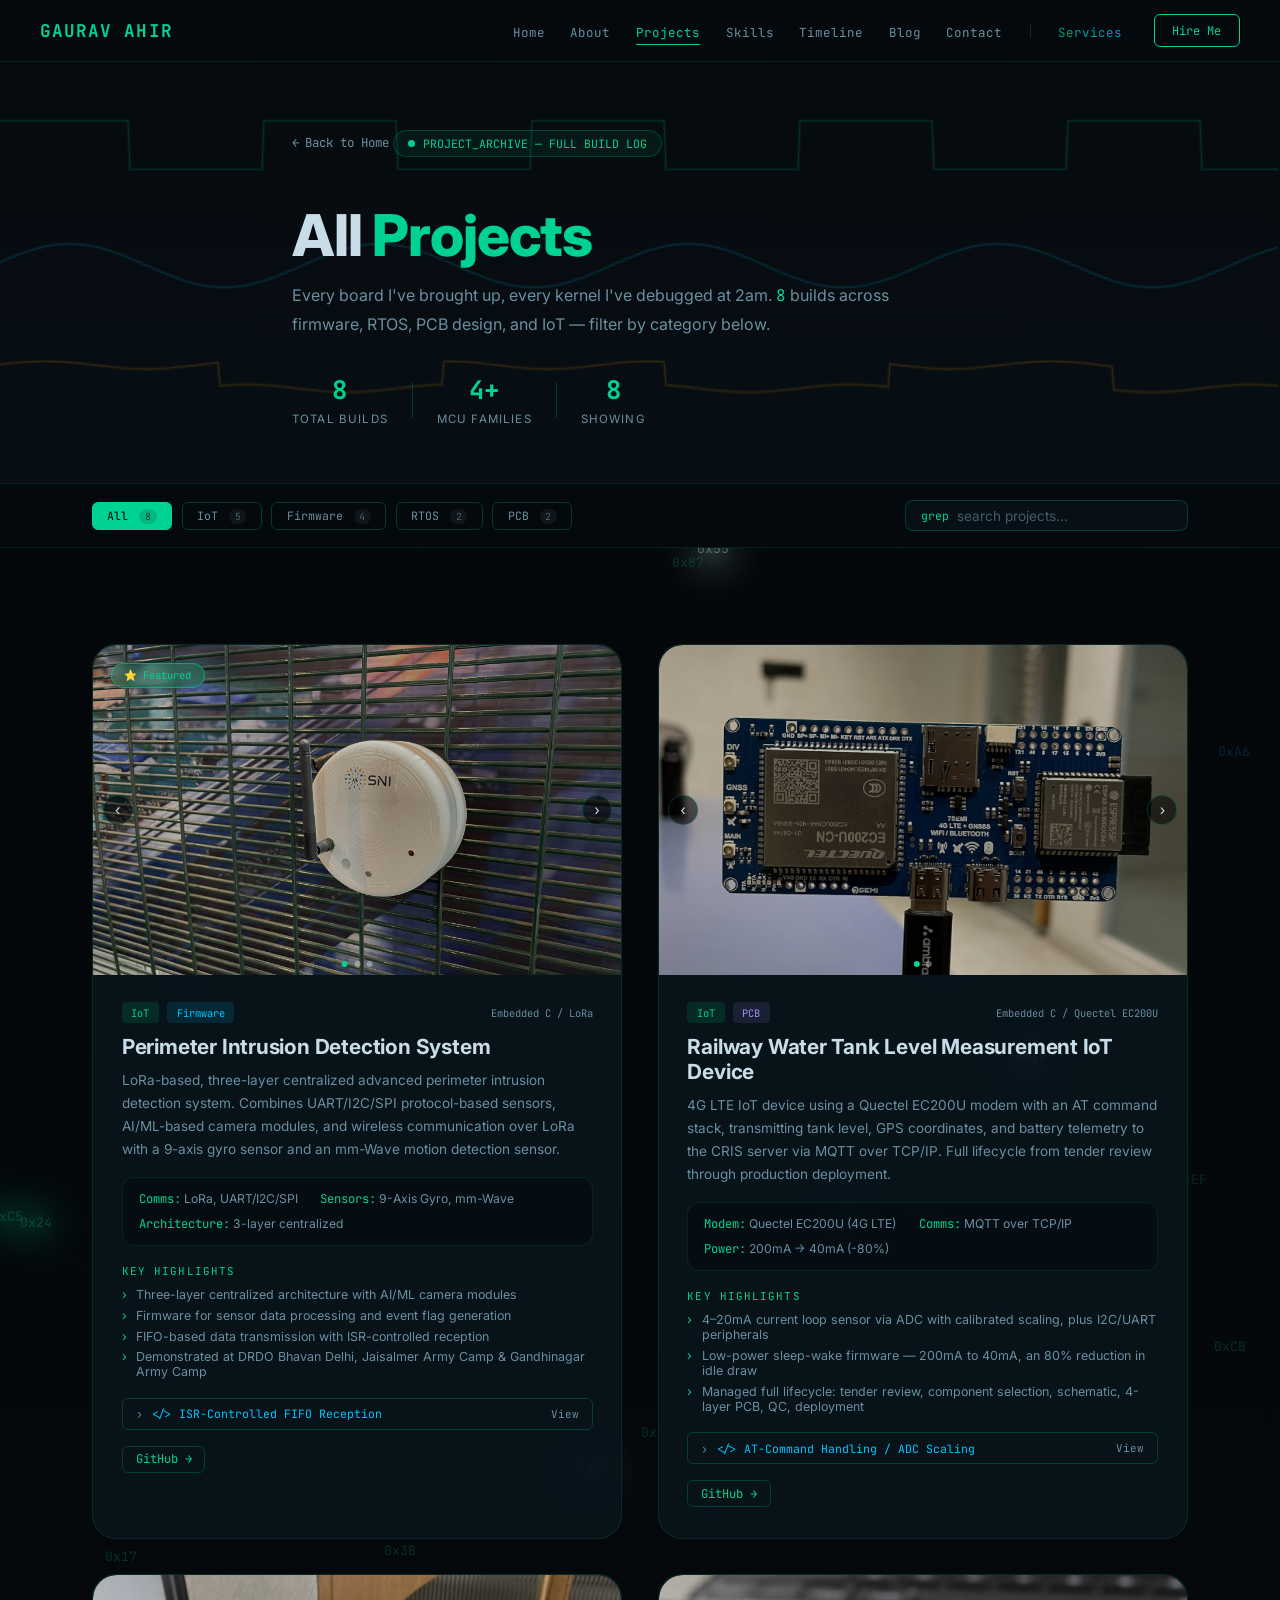
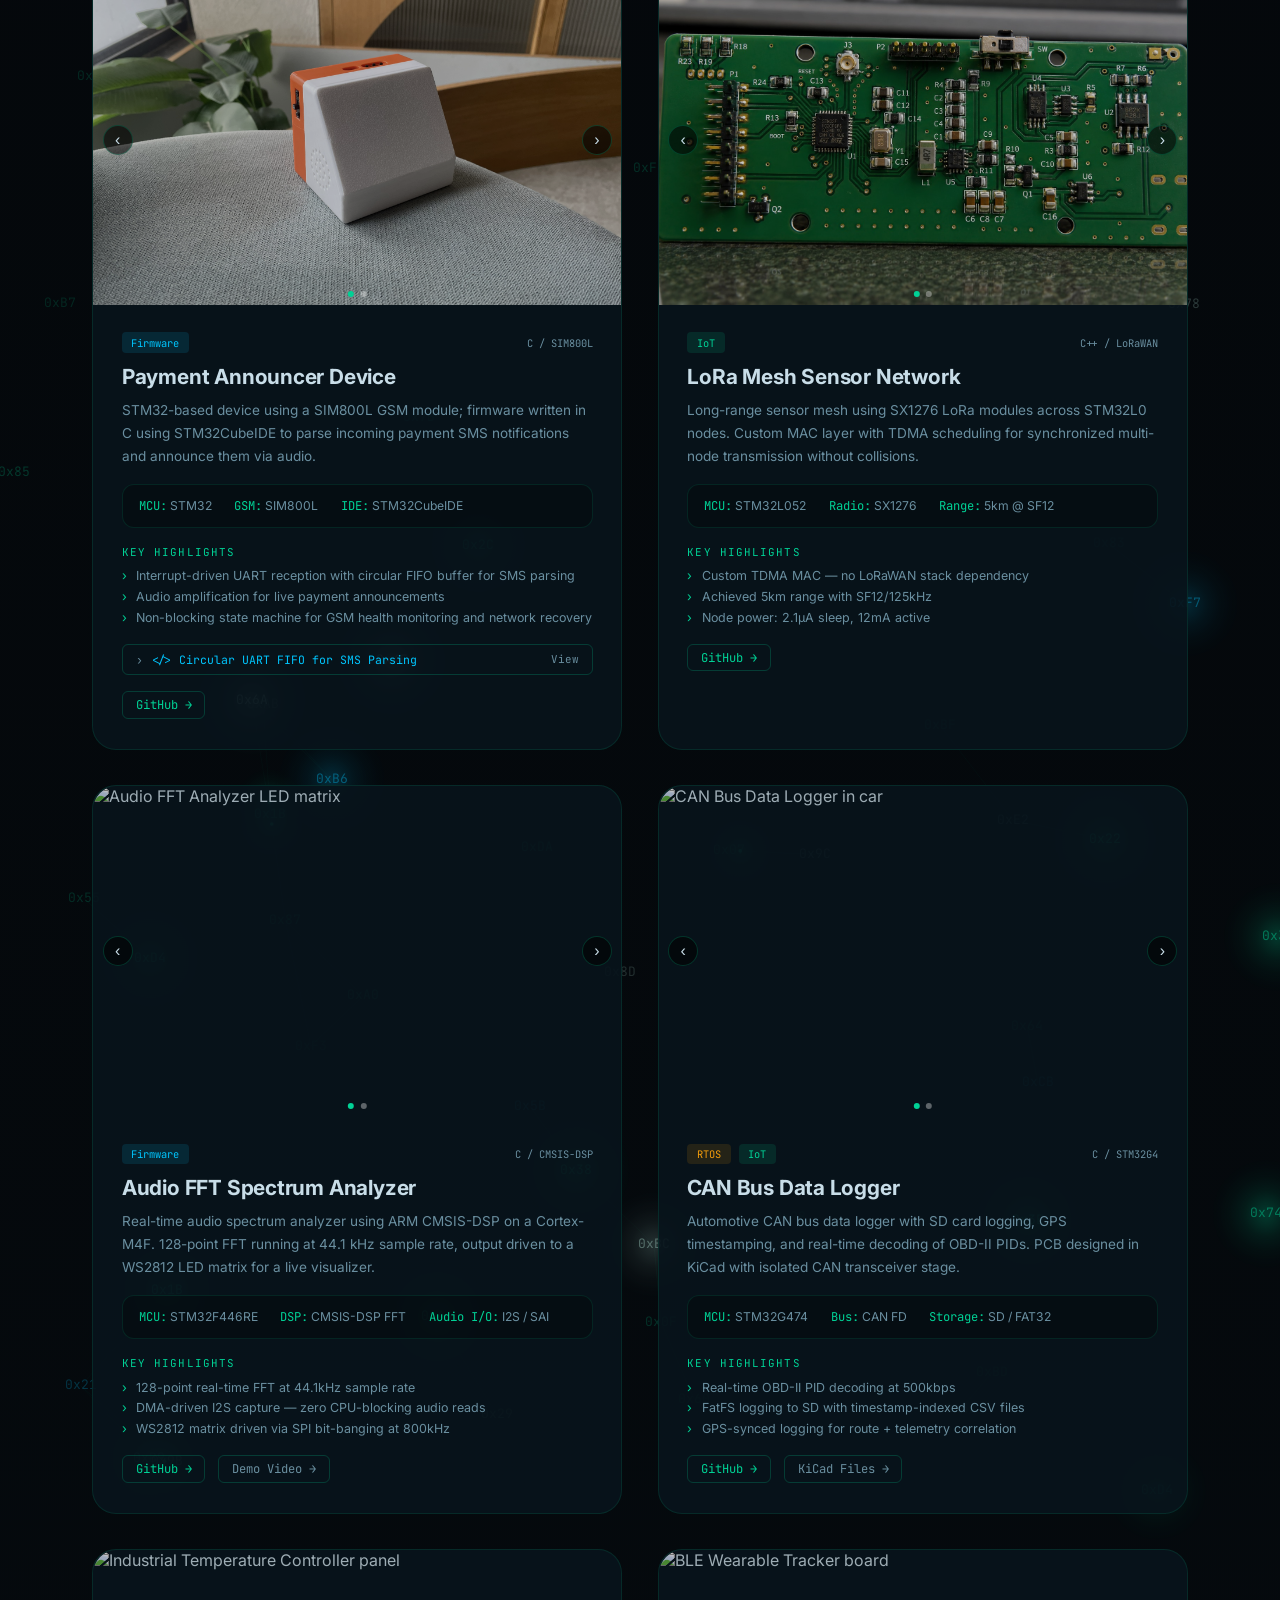
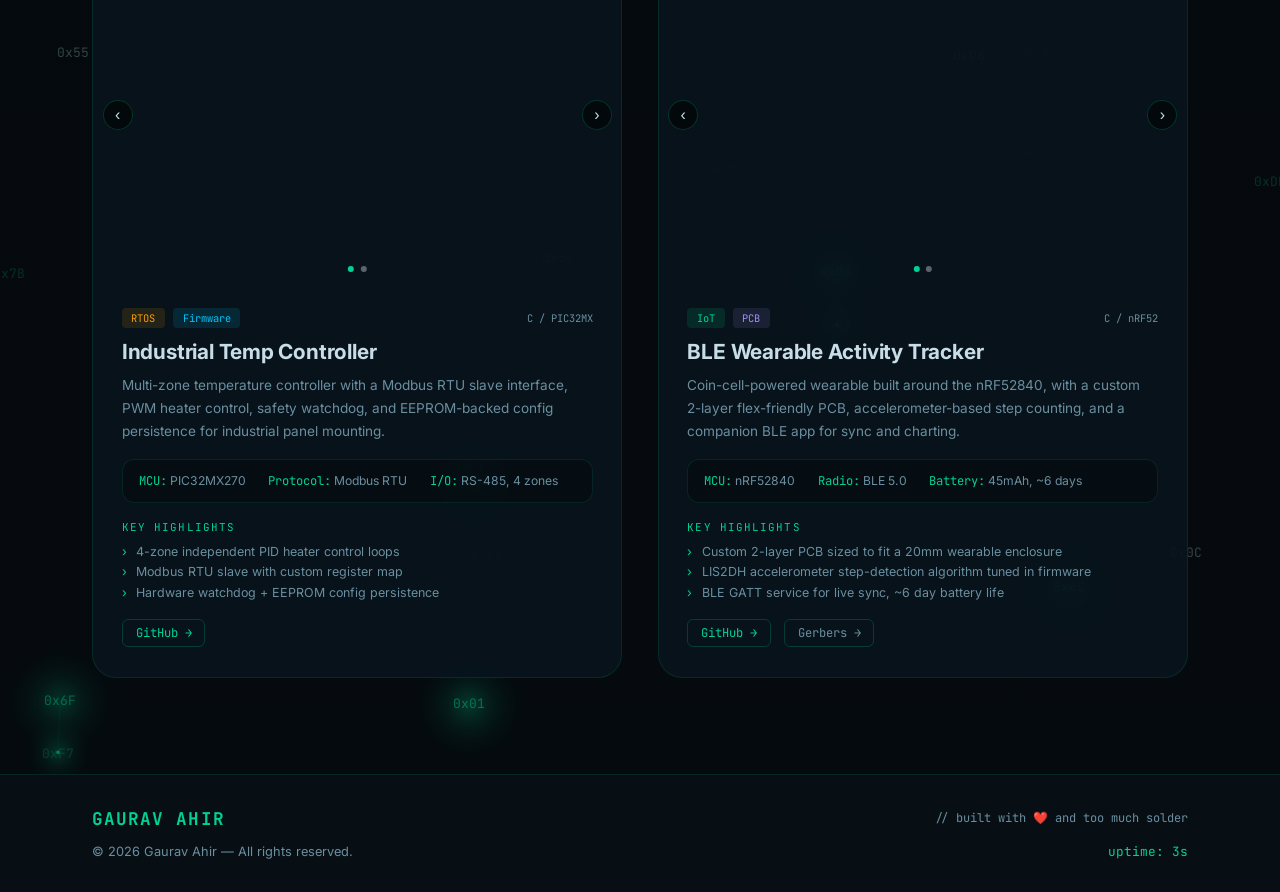
==== projects.html @ cbf7462b "Update projects.html" ====
<!DOCTYPE html>
<html lang="en">
<head>
<meta charset="UTF-8" />
<meta name="viewport" content="width=device-width, initial-scale=1.0" />
<title>Projects | Gaurav Ahir — Embedded Systems Engineer</title>
<meta name="description" content="Full project archive — embedded firmware, RTOS, PCB design, and IoT builds by Gaurav Ahir." />
<link rel="preconnect" href="https://fonts.googleapis.com" />
<link rel="preconnect" href="https://fonts.gstatic.com" crossorigin />
<link href="https://fonts.googleapis.com/css2?family=JetBrains+Mono:wght@300;400;500;700&family=Inter:wght@300;400;500;600;700&display=swap" rel="stylesheet" />
<link rel="stylesheet" href="css/style.css" />
<link rel="stylesheet" href="css/projects.css" />
</head>
<body>

<!-- ── GLOBAL PARTICLE FIELD ── -->
<canvas id="particle-field"></canvas>

<!-- ═══════════════════════════════════════════ NAV ═══ -->
<nav class="nav" id="nav">
  <a href="index.html" class="nav-logo" style="text-decoration:none;">
    <span class="logo-name">GAURAV AHIR</span>
  </a>
  <ul class="nav-links">
    <li><a href="index.html#hero"     class="nav-link">Home</a></li>
    <li><a href="index.html#about"    class="nav-link">About</a></li>
    <li><a href="projects.html" class="nav-link active">Projects</a></li>
    <li><a href="index.html#skills"   class="nav-link">Skills</a></li>
    <li><a href="index.html#timeline" class="nav-link">Timeline</a></li>
    <li><a href="index.html#blog"     class="nav-link">Blog</a></li>
    <li><a href="index.html#contact"  class="nav-link">Contact</a></li>
    <li class="nav-sep"></li>
    <li><a href="services.html" class="nav-link nav-link-sub">Services</a></li>
  </ul>
  <a href="index.html#contact" class="nav-cta">Hire Me</a>
  <button class="nav-hamburger" id="hamburger" aria-label="Toggle menu">
    <span></span><span></span><span></span>
  </button>
</nav>

<!-- ══════════════════════════════════════════ PAGE HERO ═══ -->
<section class="pp-hero" id="pp-hero">
  <canvas id="pp-osc" class="pp-osc-canvas"></canvas>
  <div class="pp-hero-scanlines"></div>
  <div class="container pp-hero-content">
    <a href="index.html" class="pp-back">
      <span class="pp-back-arrow">←</span> Back to Home
    </a>
    <div class="hero-badge">
      <span class="badge-dot"></span>
      <span class="mono">PROJECT_ARCHIVE — FULL BUILD LOG</span>
    </div>
    <h1 class="pp-title">All <span class="accent">Projects</span></h1>
    <p class="pp-sub">Every board I've brought up, every kernel I've debugged at 2am. <span class="mono accent">8</span> builds across firmware, RTOS, PCB design, and IoT — filter by category below.</p>

    <div class="pp-stats">
      <div class="stat">
        <span class="stat-num" id="pp-stat-total">8</span>
        <span class="stat-label">Total Builds</span>
      </div>
      <div class="stat-divider"></div>
      <div class="stat">
        <span class="stat-num">4+</span>
        <span class="stat-label">MCU Families</span>
      </div>
      <div class="stat-divider"></div>
      <div class="stat">
        <span class="stat-num" id="pp-stat-shown">8</span>
        <span class="stat-label">Showing</span>
      </div>
    </div>
  </div>
</section>

<!-- ══════════════════════════════════════════ FILTERS ═══ -->
<section class="pp-filter-bar">
  <div class="container">
    <div class="proj-filter pp-filter">
      <button class="filter-btn active" data-filter="all">All <span class="fcount">8</span></button>
      <button class="filter-btn" data-filter="iot">IoT <span class="fcount">5</span></button>
      <button class="filter-btn" data-filter="firmware">Firmware <span class="fcount">4</span></button>
      <button class="filter-btn" data-filter="rtos">RTOS <span class="fcount">2</span></button>
      <button class="filter-btn" data-filter="pcb">PCB <span class="fcount">2</span></button>
    </div>
    <div class="pp-search-wrap">
      <span class="pp-search-icon mono">grep</span>
      <input type="text" id="pp-search" class="pp-search" placeholder="search projects..." autocomplete="off" />
    </div>
  </div>
</section>

<!-- ══════════════════════════════════════════ PROJECTS LIST ═══ -->
<!-- pp-bg-canvas injected by JS -->
<section class="section pp-list-section" id="pp-list">
  <div class="container">

    <div class="pp-grid" id="pp-grid">

      <!-- PROJECT 1 -->
      <article class="pp-card" data-category="iot firmware pcb" data-search="perimeter intrusion detection system lora ai ml camera gyro mmwave drdo">
        <div class="pp-badge">⭐ Featured</div>
        <div class="pp-slider" id="pp-slider-1">
          <div class="pp-slider-track" id="pp-track-1">
            <div class="pp-slide"><img src="projectimage/Perimeter_intrusion_detection_system/pids1.jpg" alt="Perimeter Intrusion Detection System - Board" loading="lazy" /></div>
            <div class="pp-slide"><img src="projectimage/Perimeter_intrusion_detection_system/pids2.jpg" alt="Perimeter Intrusion Detection System - Board" loading="lazy" /></div>
            <div class="pp-slide"><img src="projectimage/Perimeter_intrusion_detection_system/pids3.jpg" alt="Perimeter Intrusion Detection System - Board" loading="lazy" /></div>
            <div class="pp-slide"><img src="projectimage/Perimeter_intrusion_detection_system/pids3.jpg" alt="Perimeter Intrusion Detection System - Board" loading="lazy" /></div>
          </div>
          <button class="slide-btn prev" onclick="ppSlide('pp-track-1','pp-dots-1',-1)">&#8249;</button>
          <button class="slide-btn next" onclick="ppSlide('pp-track-1','pp-dots-1',1)">&#8250;</button>
          <div class="slide-dots" id="pp-dots-1">
            <span class="dot active"></span><span class="dot"></span><span class="dot"></span>
          </div>
        </div>
        <div class="pp-info">
          <div class="proj-meta">
            <span class="proj-tag iot">IoT</span>
            <span class="proj-tag firmware">Firmware</span>
            <span class="proj-lang">Embedded C / LoRa</span>
          </div>
          <h3 class="pp-card-title">Perimeter Intrusion Detection System</h3>
          <p class="proj-desc">LoRa-based, three-layer centralized advanced perimeter intrusion detection system. Combines UART/I2C/SPI protocol-based sensors, AI/ML-based camera modules, and wireless communication over LoRa with a 9-axis gyro sensor and an mm-Wave motion detection sensor.</p>
          <div class="pp-specs">
            <span class="spec"><span class="mono accent">Comms:</span> LoRa, UART/I2C/SPI</span>
            <span class="spec"><span class="mono accent">Sensors:</span> 9-Axis Gyro, mm-Wave</span>
            <span class="spec"><span class="mono accent">Architecture:</span> 3-layer centralized</span>
          </div>
          <div class="proj-keypoints">
            <div class="kp-title">Key Highlights</div>
            <ul class="kp-list">
              <li>Three-layer centralized architecture with AI/ML camera modules</li>
              <li>Firmware for sensor data processing and event flag generation</li>
              <li>FIFO-based data transmission with ISR-controlled reception</li>
              <li>Demonstrated at DRDO Bhavan Delhi, Jaisalmer Army Camp &amp; Gandhinagar Army Camp</li>
            </ul>
          </div>
          <div class="proj-code">
            <button class="code-toggle" onclick="toggleCode('code-1', this)">
              <span class="ct-icon">›</span>
              <span class="ct-label">&lt;/&gt; ISR-Controlled FIFO Reception</span>
              <span class="ct-hint">View</span>
            </button>
            <div class="code-panel" id="code-1">
              <div class="code-block">
                <span class="placeholder-tag">⚠ placeholder — real snippet pending</span>
                <pre><code>// TODO: replace with the real ISR-controlled FIFO
// reception logic from the Perimeter Intrusion
// Detection System firmware.</code></pre>
              </div>
            </div>
          </div>
          <div class="proj-links">
            <a href="#" class="proj-link">GitHub →</a>
          </div>
        </div>
      </article>

      <!-- PROJECT 2 -->
      <article class="pp-card" data-category="iot pcb" data-search="railway water tank level measurement iot quectel ec200u 4g lte mqtt cris">
        <div class="pp-slider" id="pp-slider-2">
          <div class="pp-slider-track" id="pp-track-2">
            <div class="pp-slide"><img src="projectimage/Railway_Water_Tank_Level_Measurement/railway1.jpg" loading="lazy" /></div>
            <div class="pp-slide"><img src="projectimage/Railway_Water_Tank_Level_Measurement/railway1.jpg" alt="Railway Water Tank IoT Device - PCB" loading="lazy" /></div>
          </div>
          <button class="slide-btn prev" onclick="ppSlide('pp-track-2','pp-dots-2',-1)">&#8249;</button>
          <button class="slide-btn next" onclick="ppSlide('pp-track-2','pp-dots-2',1)">&#8250;</button>
          <div class="slide-dots" id="pp-dots-2">
            <span class="dot active"></span><span class="dot"></span>
          </div>
        </div>
        <div class="pp-info">
          <div class="proj-meta">
            <span class="proj-tag iot">IoT</span>
            <span class="proj-tag pcb">PCB</span>
            <span class="proj-lang">Embedded C / Quectel EC200U</span>
          </div>
          <h3 class="pp-card-title">Railway Water Tank Level Measurement IoT Device</h3>
          <p class="proj-desc">4G LTE IoT device using a Quectel EC200U modem with an AT command stack, transmitting tank level, GPS coordinates, and battery telemetry to the CRIS server via MQTT over TCP/IP. Full lifecycle from tender review through production deployment.</p>
          <div class="pp-specs">
            <span class="spec"><span class="mono accent">Modem:</span> Quectel EC200U (4G LTE)</span>
            <span class="spec"><span class="mono accent">Comms:</span> MQTT over TCP/IP</span>
            <span class="spec"><span class="mono accent">Power:</span> 200mA → 40mA (-80%)</span>
          </div>
          <div class="proj-keypoints">
            <div class="kp-title">Key Highlights</div>
            <ul class="kp-list">
              <li>4–20mA current loop sensor via ADC with calibrated scaling, plus I2C/UART peripherals</li>
              <li>Low-power sleep-wake firmware — 200mA to 40mA, an 80% reduction in idle draw</li>
              <li>Managed full lifecycle: tender review, component selection, schematic, 4-layer PCB, QC, deployment</li>
            </ul>
          </div>
          <div class="proj-code">
            <button class="code-toggle" onclick="toggleCode('code-2', this)">
              <span class="ct-icon">›</span>
              <span class="ct-label">&lt;/&gt; AT-Command Handling / ADC Scaling</span>
              <span class="ct-hint">View</span>
            </button>
            <div class="code-panel" id="code-2">
              <div class="code-block">
                <span class="placeholder-tag">⚠ placeholder — real snippet pending</span>
                <pre><code>// TODO: replace with the real Quectel EC200U
// AT-command handling, or the 4-20mA ADC scaling/
// calibration logic, from this project's firmware.</code></pre>
              </div>
            </div>
          </div>
          <div class="proj-links">
            <a href="#" class="proj-link">GitHub →</a>
          </div>
        </div>
      </article>

      <!-- PROJECT 3 -->
      <article class="pp-card" data-category="firmware" data-search="payment announcer device stm32 sim800l gsm sms fifo">
        <div class="pp-slider" id="pp-slider-3">
          <div class="pp-slider-track" id="pp-track-3">
            <div class="pp-slide"><img src="projectimage/Payment_Announcer_Device/sb1.jpg" alt="Payment Announcer Device" loading="lazy" /></div>
            <div class="pp-slide"><img src="projectimage/Payment_Announcer_Device/sb2.jpg" alt="Payment Announcer Device" loading="lazy" /></div>
            <div class="pp-slide"><img src="projectimage/Payment_Announcer_Device/sb3.jpg" alt="Payment Announcer Device" loading="lazy" /></div>
            <div class="pp-slide"><img src="projectimage/Payment_Announcer_Device/sb4.jpg" alt="Payment Announcer Device" loading="lazy" /></div>
          </div>
          <button class="slide-btn prev" onclick="ppSlide('pp-track-3','pp-dots-3',-1)">&#8249;</button>
          <button class="slide-btn next" onclick="ppSlide('pp-track-3','pp-dots-3',1)">&#8250;</button>
          <div class="slide-dots" id="pp-dots-3">
            <span class="dot active"></span><span class="dot"></span>
          </div>
        </div>
        <div class="pp-info">
          <div class="proj-meta">
            <span class="proj-tag firmware">Firmware</span>
            <span class="proj-lang">C / SIM800L</span>
          </div>
          <h3 class="pp-card-title">Payment Announcer Device</h3>
          <p class="proj-desc">STM32-based device using a SIM800L GSM module; firmware written in C using STM32CubeIDE to parse incoming payment SMS notifications and announce them via audio.</p>
          <div class="pp-specs">
            <span class="spec"><span class="mono accent">MCU:</span> STM32</span>
            <span class="spec"><span class="mono accent">GSM:</span> SIM800L</span>
            <span class="spec"><span class="mono accent">IDE:</span> STM32CubeIDE</span>
          </div>
          <div class="proj-keypoints">
            <div class="kp-title">Key Highlights</div>
            <ul class="kp-list">
              <li>Interrupt-driven UART reception with circular FIFO buffer for SMS parsing</li>
              <li>Audio amplification for live payment announcements</li>
              <li>Non-blocking state machine for GSM health monitoring and network recovery</li>
            </ul>
          </div>
          <div class="proj-code">
            <button class="code-toggle" onclick="toggleCode('code-3', this)">
              <span class="ct-icon">›</span>
              <span class="ct-label">&lt;/&gt; Circular UART FIFO for SMS Parsing</span>
              <span class="ct-hint">View</span>
            </button>
            <div class="code-panel" id="code-3">
              <div class="code-block">
                <span class="placeholder-tag">⚠ placeholder — real snippet pending</span>
                <pre><code>// TODO: replace with the real interrupt-driven UART
// circular FIFO buffer logic used for SMS parsing
// in the Payment Announcer Device firmware.</code></pre>
              </div>
            </div>
          </div>
          <div class="proj-links">
            <a href="#" class="proj-link">GitHub →</a>
          </div>
        </div>
      </article>

      <!-- PROJECT 4 -->
      <article class="pp-card" data-category="iot" data-search="lora mesh sensor network sx1276 stm32l0 tdma">
        <div class="pp-slider" id="pp-slider-4">
          <div class="pp-slider-track" id="pp-track-4">
            <div class="pp-slide"><img src="projectimage/Put_To_Light/puttolight1.jpg" alt="LoRa Gateway" loading="lazy" /></div>
            <div class="pp-slide"><img src="projectimage/Put_To_Light/puttolight2.jpg" alt="LoRa Gateway" loading="lazy" /></div>
            <div class="pp-slide"><img src="projectimage/Put_To_Light/puttolight3.jpg" alt="LoRa Gateway" loading="lazy" /></div>
            <div class="pp-slide"><img src="projectimage/Put_To_Light/puttolight4.jpg" alt="LoRa Gateway" loading="lazy" /></div>
            <div class="pp-slide"><img src="projectimage/Put_To_Light/puttolight5.jpg" alt="LoRa Gateway" loading="lazy" /></div>

          </div>
          <button class="slide-btn prev" onclick="ppSlide('pp-track-4','pp-dots-4',-1)">&#8249;</button>
          <button class="slide-btn next" onclick="ppSlide('pp-track-4','pp-dots-4',1)">&#8250;</button>
          <div class="slide-dots" id="pp-dots-4">
            <span class="dot active"></span><span class="dot"></span>
          </div>
        </div>
        <div class="pp-info">
          <div class="proj-meta">
            <span class="proj-tag iot">IoT</span>
            <span class="proj-lang">C++ / LoRaWAN</span>
          </div>
          <h3 class="pp-card-title">LoRa Mesh Sensor Network</h3>
          <p class="proj-desc">Long-range sensor mesh using SX1276 LoRa modules across STM32L0 nodes. Custom MAC layer with TDMA scheduling for synchronized multi-node transmission without collisions.</p>
          <div class="pp-specs">
            <span class="spec"><span class="mono accent">MCU:</span> STM32L052</span>
            <span class="spec"><span class="mono accent">Radio:</span> SX1276</span>
            <span class="spec"><span class="mono accent">Range:</span> 5km @ SF12</span>
          </div>
          <div class="proj-keypoints">
            <div class="kp-title">Key Highlights</div>
            <ul class="kp-list">
              <li>Custom TDMA MAC — no LoRaWAN stack dependency</li>
              <li>Achieved 5km range with SF12/125kHz</li>
              <li>Node power: 2.1μA sleep, 12mA active</li>
            </ul>
          </div>
          <div class="proj-links">
            <a href="#" class="proj-link">GitHub →</a>
          </div>
        </div>
      </article>

      <!-- PROJECT 5 -->
      <article class="pp-card" data-category="firmware" data-search="audio fft analyzer cmsis-dsp arm cortex-m4 spectrum">
        <div class="pp-slider" id="pp-slider-5">
          <div class="pp-slider-track" id="pp-track-5">
            <div class="pp-slide"><img src="https://images.unsplash.com/photo-1517245386807-bb43f82c33c4?w=900&q=80" alt="Audio FFT Analyzer LED matrix" loading="lazy" /></div>
            <div class="pp-slide"><img src="https://images.unsplash.com/photo-1598550476439-6847785fcea6?w=900&q=80" alt="Audio FFT Analyzer board" loading="lazy" /></div>
          </div>
          <button class="slide-btn prev" onclick="ppSlide('pp-track-5','pp-dots-5',-1)">&#8249;</button>
          <button class="slide-btn next" onclick="ppSlide('pp-track-5','pp-dots-5',1)">&#8250;</button>
          <div class="slide-dots" id="pp-dots-5">
            <span class="dot active"></span><span class="dot"></span>
          </div>
        </div>
        <div class="pp-info">
          <div class="proj-meta">
            <span class="proj-tag firmware">Firmware</span>
            <span class="proj-lang">C / CMSIS-DSP</span>
          </div>
          <h3 class="pp-card-title">Audio FFT Spectrum Analyzer</h3>
          <p class="proj-desc">Real-time audio spectrum analyzer using ARM CMSIS-DSP on a Cortex-M4F. 128-point FFT running at 44.1 kHz sample rate, output driven to a WS2812 LED matrix for a live visualizer.</p>
          <div class="pp-specs">
            <span class="spec"><span class="mono accent">MCU:</span> STM32F446RE</span>
            <span class="spec"><span class="mono accent">DSP:</span> CMSIS-DSP FFT</span>
            <span class="spec"><span class="mono accent">Audio I/O:</span> I2S / SAI</span>
          </div>
          <div class="proj-keypoints">
            <div class="kp-title">Key Highlights</div>
            <ul class="kp-list">
              <li>128-point real-time FFT at 44.1kHz sample rate</li>
              <li>DMA-driven I2S capture — zero CPU-blocking audio reads</li>
              <li>WS2812 matrix driven via SPI bit-banging at 800kHz</li>
            </ul>
          </div>
          <div class="proj-links">
            <a href="#" class="proj-link">GitHub →</a>
            <a href="#" class="proj-link ghost">Demo Video →</a>
          </div>
        </div>
      </article>

      <!-- PROJECT 6 -->
      <article class="pp-card" data-category="iot rtos" data-search="can bus data logger automotive obd-ii stm32g4 sd card">
        <div class="pp-slider" id="pp-slider-6">
          <div class="pp-slider-track" id="pp-track-6">
            <div class="pp-slide"><img src="https://images.unsplash.com/photo-1503376780353-7e6692767b70?w=900&q=80" alt="CAN Bus Data Logger in car" loading="lazy" /></div>
            <div class="pp-slide"><img src="https://images.unsplash.com/photo-1486684228390-9c4d3fb74e4c?w=900&q=80" alt="CAN Bus Data Logger circuit" loading="lazy" /></div>
          </div>
          <button class="slide-btn prev" onclick="ppSlide('pp-track-6','pp-dots-6',-1)">&#8249;</button>
          <button class="slide-btn next" onclick="ppSlide('pp-track-6','pp-dots-6',1)">&#8250;</button>
          <div class="slide-dots" id="pp-dots-6">
            <span class="dot active"></span><span class="dot"></span>
          </div>
        </div>
        <div class="pp-info">
          <div class="proj-meta">
            <span class="proj-tag rtos">RTOS</span>
            <span class="proj-tag iot">IoT</span>
            <span class="proj-lang">C / STM32G4</span>
          </div>
          <h3 class="pp-card-title">CAN Bus Data Logger</h3>
          <p class="proj-desc">Automotive CAN bus data logger with SD card logging, GPS timestamping, and real-time decoding of OBD-II PIDs. PCB designed in KiCad with isolated CAN transceiver stage.</p>
          <div class="pp-specs">
            <span class="spec"><span class="mono accent">MCU:</span> STM32G474</span>
            <span class="spec"><span class="mono accent">Bus:</span> CAN FD</span>
            <span class="spec"><span class="mono accent">Storage:</span> SD / FAT32</span>
          </div>
          <div class="proj-keypoints">
            <div class="kp-title">Key Highlights</div>
            <ul class="kp-list">
              <li>Real-time OBD-II PID decoding at 500kbps</li>
              <li>FatFS logging to SD with timestamp-indexed CSV files</li>
              <li>GPS-synced logging for route + telemetry correlation</li>
            </ul>
          </div>
          <div class="proj-links">
            <a href="#" class="proj-link">GitHub →</a>
            <a href="#" class="proj-link ghost">KiCad Files →</a>
          </div>
        </div>
      </article>

      <!-- PROJECT 7 -->
      <article class="pp-card" data-category="rtos firmware" data-search="industrial temperature controller modbus rtu rs-485 pic32">
        <div class="pp-slider" id="pp-slider-7">
          <div class="pp-slider-track" id="pp-track-7">
            <div class="pp-slide"><img src="https://images.unsplash.com/photo-1581092160562-40aa08e78837?w=900&q=80" alt="Industrial Temperature Controller panel" loading="lazy" /></div>
            <div class="pp-slide"><img src="https://images.unsplash.com/photo-1581092918056-0c4c3acd3789?w=900&q=80" alt="Industrial Temperature Controller wiring" loading="lazy" /></div>
          </div>
          <button class="slide-btn prev" onclick="ppSlide('pp-track-7','pp-dots-7',-1)">&#8249;</button>
          <button class="slide-btn next" onclick="ppSlide('pp-track-7','pp-dots-7',1)">&#8250;</button>
          <div class="slide-dots" id="pp-dots-7">
            <span class="dot active"></span><span class="dot"></span>
          </div>
        </div>
        <div class="pp-info">
          <div class="proj-meta">
            <span class="proj-tag rtos">RTOS</span>
            <span class="proj-tag firmware">Firmware</span>
            <span class="proj-lang">C / PIC32MX</span>
          </div>
          <h3 class="pp-card-title">Industrial Temp Controller</h3>
          <p class="proj-desc">Multi-zone temperature controller with a Modbus RTU slave interface, PWM heater control, safety watchdog, and EEPROM-backed config persistence for industrial panel mounting.</p>
          <div class="pp-specs">
            <span class="spec"><span class="mono accent">MCU:</span> PIC32MX270</span>
            <span class="spec"><span class="mono accent">Protocol:</span> Modbus RTU</span>
            <span class="spec"><span class="mono accent">I/O:</span> RS-485, 4 zones</span>
          </div>
          <div class="proj-keypoints">
            <div class="kp-title">Key Highlights</div>
            <ul class="kp-list">
              <li>4-zone independent PID heater control loops</li>
              <li>Modbus RTU slave with custom register map</li>
              <li>Hardware watchdog + EEPROM config persistence</li>
            </ul>
          </div>
          <div class="proj-links">
            <a href="#" class="proj-link">GitHub →</a>
          </div>
        </div>
      </article>

      <!-- PROJECT 8 -->
      <article class="pp-card" data-category="iot pcb" data-search="ble fitness tracker nrf52840 pcb wearable battery">
        <div class="pp-slider" id="pp-slider-8">
          <div class="pp-slider-track" id="pp-track-8">
            <div class="pp-slide"><img src="https://images.unsplash.com/photo-1557438159-51eec7a6c9e8?w=900&q=80" alt="BLE Wearable Tracker board" loading="lazy" /></div>
            <div class="pp-slide"><img src="https://images.unsplash.com/photo-1576243345690-4e4b79b63288?w=900&q=80" alt="BLE Wearable Tracker assembled" loading="lazy" /></div>
          </div>
          <button class="slide-btn prev" onclick="ppSlide('pp-track-8','pp-dots-8',-1)">&#8249;</button>
          <button class="slide-btn next" onclick="ppSlide('pp-track-8','pp-dots-8',1)">&#8250;</button>
          <div class="slide-dots" id="pp-dots-8">
            <span class="dot active"></span><span class="dot"></span>
          </div>
        </div>
        <div class="pp-info">
          <div class="proj-meta">
            <span class="proj-tag iot">IoT</span>
            <span class="proj-tag pcb">PCB</span>
            <span class="proj-lang">C / nRF52</span>
          </div>
          <h3 class="pp-card-title">BLE Wearable Activity Tracker</h3>
          <p class="proj-desc">Coin-cell-powered wearable built around the nRF52840, with a custom 2-layer flex-friendly PCB, accelerometer-based step counting, and a companion BLE app for sync and charting.</p>
          <div class="pp-specs">
            <span class="spec"><span class="mono accent">MCU:</span> nRF52840</span>
            <span class="spec"><span class="mono accent">Radio:</span> BLE 5.0</span>
            <span class="spec"><span class="mono accent">Battery:</span> 45mAh, ~6 days</span>
          </div>
          <div class="proj-keypoints">
            <div class="kp-title">Key Highlights</div>
            <ul class="kp-list">
              <li>Custom 2-layer PCB sized to fit a 20mm wearable enclosure</li>
              <li>LIS2DH accelerometer step-detection algorithm tuned in firmware</li>
              <li>BLE GATT service for live sync, ~6 day battery life</li>
            </ul>
          </div>
          <div class="proj-links">
            <a href="#" class="proj-link">GitHub →</a>
            <a href="#" class="proj-link ghost">Gerbers →</a>
          </div>
        </div>
      </article>

    </div><!-- end pp-grid -->

    <p class="pp-empty mono" id="pp-empty" hidden>// no projects match this query — try a different filter or search term</p>

  </div>
</section>

<!-- ══════════════════════════════════════════════ FOOTER ═══ -->
<footer class="footer">
  <div class="container">
    <div class="footer-top">
      <a href="index.html" class="nav-logo" style="text-decoration:none; margin-right:0;">
        <span class="logo-name">GAURAV AHIR</span>
      </a>
      <p class="footer-tagline mono">// built with ❤️ and too much solder</p>
    </div>
    <div class="footer-bottom">
      <span>© 2026 Gaurav Ahir — All rights reserved.</span>
      <span class="mono accent">uptime: <span id="uptime">0s</span></span>
    </div>
  </div>
</footer>

<script src="js/main.js"></script>
<script src="js/projects.js"></script>
</body>
</html>
---- css/style.css ----
/* ═══════════════════════════════════════════════════════════════
   GAURAV AHIR — EMBEDDED SYSTEMS PORTFOLIO
   Full redesign: particle field, animated About, orbital Skills,
   Projects mesh bg, kept Hero & Timeline & Journey as-is
   ═══════════════════════════════════════════════════════════════ */

/* ── RESET & VARS ──────────────────────────────────────────── */
*, *::before, *::after { box-sizing: border-box; margin: 0; padding: 0; }

:root {
  --bg:        #050a0e;
  --bg2:       #080f14;
  --bg3:       #0b141c;
  --surface:   #0d1920;
  --surface2:  #112030;
  --border:    rgba(0,210,150,.12);
  --border2:   rgba(0,210,150,.22);
  --green:     #00d296;
  --green-dim: rgba(0,210,150,.55);
  --green-glow:rgba(0,210,150,.15);
  --cyan:      #00c6ff;
  --amber:     #f59e0b;
  --text:      #c8dde8;
  --text-dim:  #6a8fa0;
  --mono:      'JetBrains Mono', monospace;
  --sans:      'Inter', sans-serif;
  --radius:    12px;
  --radius-lg: 20px;
  --shadow:    0 8px 32px rgba(0,0,0,.55);
  --glow:      0 0 24px rgba(0,210,150,.22);
}

html { scroll-behavior: smooth; }

body {
  font-family: var(--sans);
  background: var(--bg);
  color: var(--text);
  overflow-x: hidden;
  position: relative;
}

/* ── GLOBAL PARTICLE CANVAS ────────────────────────────────── */
#particle-field {
  position: fixed;
  top: 0; left: 0;
  width: 100%; height: 100%;
  z-index: 0;
  pointer-events: none;
  /* own compositor layer — redraws happen on GPU without forcing the
     rest of the page to repaint every frame (matters most on mobile/
     tablet GPUs where this canvas runs continuously behind everything) */
  transform: translateZ(0);
  will-change: transform;
}

/* all sections sit above the global particle field */
nav, section, footer { position: relative; z-index: 1; }

/* ── TYPOGRAPHY ─────────────────────────────────────────────── */
.mono { font-family: var(--mono); }
.accent { color: var(--green); }
.accent-green { color: var(--green); }

/* ── NAV ────────────────────────────────────────────────────── */
.nav {
  position: fixed; top: 0; left: 0; width: 100%;
  z-index: 100;
  display: flex; align-items: center; gap: 2rem;
  padding: .9rem 2.5rem;
  background: rgba(5,10,14,.82);
  backdrop-filter: blur(14px);
  border-bottom: 1px solid var(--border);
  transition: background .3s;
}
.nav-logo {
  font-family: var(--mono);
  font-size: 1.1rem; font-weight: 700;
  color: var(--green); margin-right: auto;
  letter-spacing: .06em;
}
.logo-bracket { opacity: .6; }
.nav-links { display: flex; list-style: none; gap: 1.6rem; }
.nav-link {
  font-family: var(--mono); font-size: .78rem;
  color: var(--text-dim); text-decoration: none;
  letter-spacing: .08em; transition: color .2s;
  position: relative;
}
.nav-link::after {
  content: ''; position: absolute; bottom: -4px; left: 0;
  width: 0; height: 1px; background: var(--green);
  transition: width .25s;
}
.nav-link:hover, .nav-link.active { color: var(--green); }
.nav-link:hover::after, .nav-link.active::after { width: 100%; }
.nav-link-sub {
  background: linear-gradient(90deg, var(--green) 0%, var(--cyan) 100%);
  -webkit-background-clip: text;
  -webkit-text-fill-color: transparent;
  background-clip: text;
  opacity: .75;
  transition: opacity .2s !important;
}
.nav-link-sub::after { display: none; }
.nav-link-sub::before { content: none; }
.nav-link-sub:hover { opacity: 1; }
.nav-sep {
  list-style: none;
  width: 1px; height: 14px;
  background: rgba(255,255,255,.1);
  align-self: center;
  margin: 0 .1rem;
  flex-shrink: 0;
}
.nav-cta {
  font-family: var(--mono); font-size: .75rem;
  padding: .45rem 1.1rem;
  border: 1px solid var(--green); border-radius: 6px;
  color: var(--green); text-decoration: none;
  transition: background .2s, color .2s;
}
.nav-cta:hover { background: var(--green); color: #000; }
.nav-hamburger {
  display: none; flex-direction: column; gap: 5px;
  background: none; border: none; cursor: pointer;
}
.nav-hamburger span {
  display: block; width: 22px; height: 2px;
  background: var(--text); border-radius: 2px;
}

/* ── HERO ───────────────────────────────────────────────────── */
.hero {
  min-height: 100vh;
  display: flex; align-items: center;
  position: relative; overflow: hidden;
  padding: 100px 2.5rem 3rem;
}
.osc-canvas {
  position: absolute; inset: 0; width: 100%; height: 100%;
  opacity: .253; pointer-events: none; /* +15% bloom */
  transform: translateZ(0); will-change: transform; /* own GPU layer */
}
.hero-scanlines {
  position: absolute; inset: 0; pointer-events: none;
  background: repeating-linear-gradient(
    0deg, transparent, transparent 2px,
    rgba(0,0,0,.08) 2px, rgba(0,0,0,.08) 4px);
  z-index: 1;
}
.hero-content {
  position: relative; z-index: 2;
  max-width: 600px;
}
.hero-badge {
  display: inline-flex; align-items: center; gap: .5rem;
  font-family: var(--mono); font-size: .72rem;
  padding: .3rem .85rem; border: 1px solid var(--border2);
  border-radius: 50px; margin-bottom: 1.8rem;
  color: var(--green); background: rgba(0,210,150,.07);
}
.badge-dot {
  width: 7px; height: 7px; border-radius: 50%;
  background: var(--green);
  animation: pulse-dot 2s ease-in-out infinite;
}
@keyframes pulse-dot {
  0%,100%{ box-shadow: 0 0 0 0 rgba(0,210,150,.6); }
  50%{ box-shadow: 0 0 0 6px rgba(0,210,150,0); }
}
.hero-title {
  font-size: clamp(2.8rem, 6vw, 5.2rem);
  font-weight: 800; line-height: 1.05;
  letter-spacing: -.02em; margin-bottom: 1.2rem;
}
.title-line { display: block; }
.title-line.accent { color: var(--green); }
.hero-sub {
  font-size: 1rem; color: var(--text-dim);
  margin-bottom: 2rem; line-height: 1.7;
}
.hero-stats {
  display: flex; align-items: center; gap: 1.5rem;
  margin-bottom: 2.4rem;
}
.stat { text-align: center; }
.stat-num {
  display: block; font-family: var(--mono);
  font-size: 1.6rem; font-weight: 700; color: var(--green);
}
.stat-label {
  font-size: .72rem; color: var(--text-dim);
  text-transform: uppercase; letter-spacing: .1em;
}
.stat-divider {
  width: 1px; height: 36px;
  background: var(--border2);
}
.hero-actions { display: flex; gap: 1rem; flex-wrap: wrap; }
.btn {
  display: inline-flex; align-items: center;
  font-family: var(--mono); font-size: .82rem;
  padding: .65rem 1.6rem; border-radius: 8px;
  text-decoration: none; font-weight: 600;
  letter-spacing: .06em; transition: all .25s; cursor: pointer;
}
.btn-primary {
  background: var(--green); color: #000;
  border: 1px solid var(--green);
}
.btn-primary:hover {
  background: #00f5b4; border-color: #00f5b4;
  box-shadow: 0 0 20px rgba(0,210,150,.5);
}
.btn-ghost {
  background: transparent; color: var(--text);
  border: 1px solid var(--border2);
}
.btn-ghost:hover { border-color: var(--green); color: var(--green); }
.btn-outline {
  background: transparent; color: var(--green);
  border: 1px solid var(--green);
}
.btn-outline:hover { background: var(--green); color: #000; }

/* Hero terminal */
.hero-terminal {
  position: absolute; right: 6%; top: 50%;
  transform: translateY(-50%);
  width: min(420px, 38vw);
  background: rgba(5,10,14,.92);
  border: 1px solid var(--border2);
  border-radius: var(--radius);
  font-family: var(--mono);
  box-shadow: var(--shadow), 0 0 40px rgba(0,210,150,.1);
  z-index: 2;
  backdrop-filter: blur(8px);
}
.terminal-bar {
  display: flex; align-items: center; gap: .45rem;
  padding: .6rem .9rem;
  border-bottom: 1px solid var(--border);
  background: rgba(0,0,0,.3); border-radius: var(--radius) var(--radius) 0 0;
}
.tb-dot {
  width: 11px; height: 11px; border-radius: 50%;
}
.tb-dot.red   { background: #ff5f57; }
.tb-dot.yellow{ background: #febc2e; }
.tb-dot.green { background: #28c840; }
.tb-title {
  font-size: .7rem; color: var(--text-dim);
  margin-left: .5rem;
}
.terminal-body {
  padding: 1rem 1.2rem;
  font-size: .75rem; line-height: 1.9;
  color: #7dbfa5; min-height: 220px;
}
.t-line-green { color: var(--green); }
.t-line-dim   { color: var(--text-dim); }
.t-line-amber { color: var(--amber); }
.t-cursor {
  display: inline-block; width: 8px; height: 14px;
  background: var(--green); vertical-align: middle;
  animation: blink .9s step-end infinite;
}
@keyframes blink { 50%{ opacity:0; } }

/* Scroll hint */
.scroll-hint {
  position: absolute; bottom: 2rem; left: 50%;
  transform: translateX(-50%);
  text-align: center; z-index: 2;
  font-family: var(--mono); font-size: .7rem;
  color: var(--text-dim);
  display: flex; flex-direction: column; align-items: center; gap: .4rem;
}
.scroll-arrow {
  width: 1px; height: 36px;
  background: linear-gradient(var(--green), transparent);
  animation: scroll-drop 2s ease-in-out infinite;
}
@keyframes scroll-drop {
  0%,100% { transform: scaleY(1); opacity:.7; }
  50%      { transform: scaleY(.5); opacity:.2; }
}

/* ── SECTIONS ───────────────────────────────────────────────── */
.section { padding: 6rem 0; }
.section-dark {
  background: linear-gradient(180deg, var(--bg2) 0%, var(--bg3) 100%);
}
.container { max-width: 1160px; margin: 0 auto; padding: 0 2rem; }
.section-label {
  font-family: var(--mono); font-size: .72rem;
  color: var(--green); letter-spacing: .14em;
  text-transform: uppercase; margin-bottom: .6rem;
}
.section-title {
  font-size: clamp(1.9rem, 3.5vw, 2.9rem);
  font-weight: 700; margin-bottom: .8rem;
  letter-spacing: -.02em;
}
.section-desc {
  color: var(--text-dim); max-width: 560px;
  line-height: 1.7; margin-bottom: 3rem;
}

/* ══════════════════════════════════════════════════════════════
   ABOUT — animated floating particles + moving gradient
   ══════════════════════════════════════════════════════════════ */
#about {
  position: relative;
  overflow: hidden;
}

/* Soft moving gradient bloom */
#about::before {
  content: '';
  position: absolute;
  width: 700px; height: 700px;
  border-radius: 50%;
  background: radial-gradient(circle,
    rgba(0,210,150,.065) 0%,
    rgba(0,180,255,.04) 40%,
    transparent 70%);
  top: -200px; right: -150px;
  animation: about-bloom-drift 18s ease-in-out infinite alternate;
  pointer-events: none;
  z-index: 0;
}
#about::after {
  content: '';
  position: absolute;
  width: 500px; height: 500px;
  border-radius: 50%;
  background: radial-gradient(circle,
    rgba(0,150,255,.05) 0%,
    transparent 65%);
  bottom: -150px; left: -80px;
  animation: about-bloom-drift2 22s ease-in-out infinite alternate;
  pointer-events: none;
  z-index: 0;
}

@keyframes about-bloom-drift {
  from { transform: translate(0,0) scale(1); }
  to   { transform: translate(-60px, 80px) scale(1.15); }
}
@keyframes about-bloom-drift2 {
  from { transform: translate(0,0) scale(1); }
  to   { transform: translate(40px, -60px) scale(1.12); }
}

/* Mini particle canvas just for About section */
#about-particles {
  position: absolute; inset: 0;
  pointer-events: none; z-index: 0;
  transform: translateZ(0); will-change: transform; /* own GPU layer */
}

.about-grid {
  display: grid;
  grid-template-columns: 1fr 1fr;
  gap: 4rem; align-items: center;
  position: relative; z-index: 1;
}
.about-text p {
  color: var(--text-dim); line-height: 1.8; margin-bottom: 1.2rem;
}
.about-chips {
  display: flex; flex-wrap: wrap; gap: .5rem;
  margin: 1.5rem 0 2rem;
}
.chip {
  font-family: var(--mono); font-size: .72rem;
  padding: .28rem .8rem;
  border: 1px solid var(--border2);
  border-radius: 50px;
  color: var(--green);
  background: rgba(0,210,150,.06);
  transition: all .2s;
  animation: chip-float 4s ease-in-out infinite;
  will-change: transform; /* keeps this always-on float on its own GPU layer */
}
.chip:nth-child(2n)   { animation-delay: .6s; }
.chip:nth-child(3n)   { animation-delay: 1.2s; }
.chip:nth-child(4n)   { animation-delay: 1.8s; }
.chip:nth-child(5n)   { animation-delay: 2.4s; }
.chip:nth-child(6n)   { animation-delay: 3s; }
.chip:hover {
  background: rgba(0,210,150,.15);
  box-shadow: 0 0 12px rgba(0,210,150,.25);
  transform: translateY(-2px);
}
@keyframes chip-float {
  0%,100% { transform: translateY(0); }
  50%     { transform: translateY(-4px); }
}

/* About code card
   PERF: this card floats continuously (card-float) directly above two
   live-redrawing canvases (global particles + about-particles). A
   moving backdrop-filter on top of constantly-repainting content is
   one of the most expensive combinations in CSS — the browser must
   recompute the blur against fresh pixels every frame. Two cheap
   mitigations, same frosted-glass look: isolate the card onto its
   own compositor layer (translateZ(0) + isolation) so the blur source
   is more stable, and trim the radius from 8px to 6px — blur cost
   scales roughly with radius², so this alone is a real saving while
   staying visually indistinguishable at this size. */
.about-card {
  background: rgba(8,20,28,.85);
  border: 1px solid var(--border2);
  border-radius: var(--radius-lg);
  overflow: hidden;
  box-shadow: var(--shadow);
  backdrop-filter: blur(6px);
  animation: card-float 6s ease-in-out infinite;
  position: relative;
  will-change: transform; /* always-on float — own GPU layer, no repeat promote/demote */
  isolation: isolate;
}
.about-card::before {
  content: '';
  position: absolute; inset: 0;
  border-radius: var(--radius-lg);
  background: linear-gradient(135deg,
    rgba(0,210,150,.07) 0%,
    rgba(0,100,200,.05) 100%);
  pointer-events: none;
}
@keyframes card-float {
  0%,100% { transform: translateY(0) rotate(0deg) translateZ(0); }
  33%     { transform: translateY(-8px) rotate(.3deg) translateZ(0); }
  66%     { transform: translateY(-4px) rotate(-.2deg) translateZ(0); }
}
.acard-header {
  padding: .7rem 1.2rem;
  border-bottom: 1px solid var(--border);
  background: rgba(0,0,0,.25);
}
.acard-id { font-size: .72rem; color: var(--green); }
.acard-body { padding: 1.4rem 1.2rem; }
.info-row {
  display: flex; gap: 1.2rem;
  padding: .45rem 0;
  border-bottom: 1px solid rgba(0,210,150,.06);
  font-family: var(--mono); font-size: .8rem;
}
.info-row:last-child { border-bottom: none; }
.info-key { color: var(--cyan); min-width: 90px; }
.info-val { color: var(--text); }
.info-val.accent-green { color: var(--green); }

/* ══════════════════════════════════════════════════════════════
   PROJECTS — mesh/circuit board background
   ══════════════════════════════════════════════════════════════ */
#projects {
  position: relative; overflow: hidden;
}
#projects-bg-canvas {
  position: absolute; inset: 0;
  pointer-events: none; z-index: 0;
  opacity: .6;
  transform: translateZ(0); will-change: transform; /* own GPU layer */
}
#projects .container { position: relative; z-index: 1; }

/* Project filter */
.proj-filter {
  display: flex; gap: .6rem; flex-wrap: wrap;
  margin-bottom: 2.5rem;
}
.filter-btn {
  font-family: var(--mono); font-size: .72rem;
  padding: .35rem .9rem;
  border: 1px solid var(--border2); border-radius: 6px;
  background: transparent; color: var(--text-dim);
  cursor: pointer; transition: all .2s;
}
.filter-btn.active,
.filter-btn:hover {
  background: var(--green); color: #000;
  border-color: var(--green);
}

/* Projects grid */
.projects-grid {
  display: grid;
  grid-template-columns: repeat(auto-fill, minmax(min(100%, 500px), 1fr));
  gap: 2rem;
}
.proj-card {
  background: rgba(8,20,28,.9);
  border: 1px solid var(--border);
  border-radius: 28px; overflow: hidden; /* curvier than the site-wide --radius-lg */
  transition: border-color .3s, transform .3s, box-shadow .3s;
  position: relative;
}
.proj-card:hover {
  border-color: var(--green-dim);
  transform: translateY(-4px);
  box-shadow: 0 16px 48px rgba(0,0,0,.5), var(--glow);
}
.proj-card.featured {
  grid-column: 1 / -1;
  display: grid;
  grid-template-columns: 1fr 1fr;
}
.proj-badge {
  position: absolute; top: 1rem; left: 1rem;
  font-family: var(--mono); font-size: .65rem;
  padding: .25rem .7rem; border-radius: 50px;
  background: rgba(0,210,150,.15); color: var(--green);
  border: 1px solid var(--green-dim); z-index: 2;
}

/* Slider */
.proj-slider { position: relative; overflow: hidden; }
.slider-track {
  display: flex;
  height: 100%;
  transition: transform .4s cubic-bezier(.25,.8,.25,1);
}
.slide { min-width: 100%; }
.slide-img-wrap { aspect-ratio: 16/9; overflow: hidden; }
.proj-card.featured .proj-slider,
.proj-card.featured .slider-track,
.proj-card.featured .slide {
  height: 100%;
}
.proj-card.featured .slide-img-wrap {
  height: 100%;
  aspect-ratio: unset;
}
.slide-img-wrap img {
  width: 100%; height: 100%; object-fit: cover;
  filter: brightness(.75) saturate(.9);
  transition: filter .3s;
}
.proj-card:hover .slide-img-wrap img {
  filter: brightness(.85) saturate(1.05);
}
.slide-btn {
  position: absolute; top: 50%; transform: translateY(-50%);
  background: rgba(0,0,0,.55); border: 1px solid var(--border2);
  color: var(--text); width: 30px; height: 30px;
  border-radius: 50%; cursor: pointer; font-size: 1rem;
  display: flex; align-items: center; justify-content: center;
  transition: all .2s; z-index: 3;
}
.slide-btn.prev { left: .6rem; }
.slide-btn.next { right: .6rem; }
.slide-btn:hover { background: var(--green); color: #000; }
.slide-dots {
  position: absolute; bottom: .5rem; left: 50%;
  transform: translateX(-50%);
  display: flex; gap: .4rem; z-index: 3;
}
.dot {
  width: 6px; height: 6px; border-radius: 50%;
  background: rgba(255,255,255,.35);
  transition: background .2s;
}
.dot.active { background: var(--green); }

/* Project info */
.proj-info { padding: 1.4rem; }
.proj-meta {
  display: flex; align-items: center; gap: .5rem;
  flex-wrap: wrap; margin-bottom: .7rem;
}
.proj-tag {
  font-family: var(--mono); font-size: .65rem;
  padding: .2rem .6rem; border-radius: 4px;
}
.proj-tag.iot       { background: rgba(0,210,150,.12); color: var(--green); }
.proj-tag.firmware  { background: rgba(0,198,255,.12); color: var(--cyan); }
.proj-tag.rtos      { background: rgba(245,158,11,.12); color: var(--amber); }
.proj-tag.pcb       { background: rgba(167,139,250,.12); color: #a78bfa; }
.proj-lang {
  font-family: var(--mono); font-size: .65rem;
  color: var(--text-dim); margin-left: auto;
}
.proj-title {
  font-size: 1.1rem; font-weight: 600;
  margin-bottom: .5rem;
}
.proj-desc {
  font-size: .85rem; color: var(--text-dim);
  line-height: 1.7; margin-bottom: 1rem;
}
.proj-keypoints { margin-bottom: 1rem; }
.kp-title {
  font-family: var(--mono); font-size: .68rem;
  color: var(--green); text-transform: uppercase;
  letter-spacing: .1em; margin-bottom: .4rem;
}
.kp-list {
  list-style: none; padding: 0;
}
.kp-list li {
  font-size: .78rem; color: var(--text-dim);
  padding: .18rem 0 .18rem .9rem;
  position: relative;
}
.kp-list li::before {
  content: '›'; position: absolute; left: 0;
  color: var(--green);
}
/* Collapsible code snippet panel */
.proj-code { margin-bottom: 1rem; }
.code-toggle {
  display: flex; align-items: center; gap: .5rem;
  width: 100%; font-family: var(--mono); font-size: .72rem;
  color: var(--cyan); background: transparent;
  border: 1px solid var(--border2); border-radius: 6px;
  padding: .45rem .8rem; cursor: pointer;
  transition: border-color .2s, background .2s;
}
.code-toggle:hover { border-color: var(--cyan); background: rgba(0,198,255,.08); }
.code-toggle .ct-icon {
  display: inline-block; transition: transform .25s;
  color: var(--text-dim);
}
.code-toggle.open .ct-icon { transform: rotate(90deg); color: var(--cyan); }
.code-toggle .ct-label { flex: 1; text-align: left; }
.code-toggle .ct-hint { color: var(--text-dim); font-size: .68rem; }

.code-panel {
  max-height: 0; overflow: hidden;
  transition: max-height .35s ease, margin-top .35s ease;
}
.code-panel.open { max-height: 640px; margin-top: .6rem; }

.code-block {
  background: rgba(0,0,0,.45);
  border: 1px solid var(--border);
  border-radius: 8px;
  padding: 1rem 1.1rem;
  overflow-x: auto;
}
.code-block .placeholder-tag {
  display: inline-block;
  font-family: var(--mono); font-size: .65rem;
  color: var(--amber); background: rgba(245,158,11,.12);
  border: 1px solid rgba(245,158,11,.3);
  padding: .2rem .55rem; border-radius: 4px;
  margin-bottom: .7rem;
}
.code-block pre {
  font-family: var(--mono); font-size: .76rem;
  line-height: 1.65; color: var(--text);
  white-space: pre-wrap; word-break: break-word;
}

.proj-links { display: flex; gap: .8rem; flex-wrap: wrap; }
.proj-link {
  font-family: var(--mono); font-size: .76rem;
  color: var(--green); text-decoration: none;
  border: 1px solid var(--border2);
  padding: .3rem .8rem; border-radius: 6px;
  transition: all .2s;
}
.proj-link:hover { background: var(--green); color: #000; }
.proj-link.ghost { color: var(--text-dim); }
.proj-link.ghost:hover { color: var(--green); border-color: var(--green); }

/* View All Projects CTA card */
.proj-viewmore { margin-top: 2rem; }
.viewmore-card {
  display: flex; align-items: center; gap: 1.2rem;
  padding: 1.5rem 1.8rem;
  background: rgba(8,20,28,.8);
  border: 1px dashed var(--border2);
  border-radius: var(--radius-lg);
  text-decoration: none; color: var(--text);
  transition: border-color .25s, transform .25s, box-shadow .25s, background .25s;
  position: relative; overflow: hidden;
}
.viewmore-card::before {
  content: '';
  position: absolute; inset: 0;
  background: linear-gradient(120deg, transparent 30%, rgba(0,210,150,.08) 50%, transparent 70%);
  background-size: 200% 100%;
  background-position: 100% 0;
  opacity: 0; transition: opacity .3s;
  pointer-events: none;
}
.viewmore-card:hover {
  border-style: solid;
  border-color: var(--green-dim);
  background: rgba(8,26,36,.92);
  transform: translateY(-3px);
  box-shadow: 0 14px 36px rgba(0,0,0,.45), var(--glow);
}
.viewmore-card:hover::before {
  opacity: 1;
  animation: vm-sheen 1.4s ease infinite;
}
@keyframes vm-sheen {
  0%   { background-position: 100% 0; }
  100% { background-position: -100% 0; }
}
.vm-icon {
  width: 44px; height: 44px; flex-shrink: 0;
  display: flex; align-items: center; justify-content: center;
  border-radius: 10px;
  background: rgba(0,210,150,.08);
  border: 1px solid rgba(0,210,150,.2);
  color: var(--green);
  transition: transform .3s;
}
.viewmore-card:hover .vm-icon { transform: rotate(90deg); }
.vm-icon svg { width: 20px; height: 20px; }
.vm-text { display: flex; flex-direction: column; gap: .2rem; flex: 1; }
.vm-title { font-size: 1rem; font-weight: 600; }
.vm-sub { font-size: .72rem; color: var(--text-dim); }
.vm-arrow {
  font-family: var(--mono); font-size: 1.1rem; color: var(--text-dim);
  transition: transform .25s, color .25s;
}
.viewmore-card:hover .vm-arrow { color: var(--green); transform: translateX(6px); }

/* ══════════════════════════════════════════════════════════════
   SKILLS — COMPLETE REDESIGN (Orbital / Radial Clusters)
   No progress bars. Skill tags in floating orbit clouds.
   ══════════════════════════════════════════════════════════════ */
#skills {
  position: relative; overflow: hidden;
}
#skills-bg-canvas {
  position: absolute; inset: 0;
  pointer-events: none; z-index: 0;
  transform: translateZ(0); will-change: transform; /* own GPU layer */
}
#skills .container { position: relative; z-index: 1; }

/* Main layout: two rows of skill clusters */
.skills-universe {
  display: grid;
  grid-template-columns: repeat(2, 1fr);
  gap: 2.5rem;
  margin-bottom: 3rem;
}

.skill-cluster {
  position: relative;
  background: rgba(8,18,26,.75);
  border: 1px solid var(--border);
  border-radius: var(--radius-lg);
  padding: 1.8rem;
  transition: border-color .3s, box-shadow .3s;
  overflow: hidden;
}
.skill-cluster::before {
  content: '';
  position: absolute; inset: 0;
  background: radial-gradient(circle at 50% 0%,
    rgba(0,210,150,.05) 0%, transparent 65%);
  transition: opacity .3s;
  pointer-events: none;
}
.skill-cluster:hover {
  border-color: rgba(0,210,150,.3);
  box-shadow: 0 0 30px rgba(0,210,150,.08), var(--shadow);
}
.skill-cluster:hover::before { opacity: 2; }

/* Cluster header */
.sc-header {
  display: flex; align-items: center; gap: .7rem;
  margin-bottom: 1.4rem;
  padding-bottom: .8rem;
  border-bottom: 1px solid var(--border);
}
.sc-icon {
  width: 36px; height: 36px;
  border-radius: 8px;
  background: rgba(0,210,150,.1);
  border: 1px solid rgba(0,210,150,.2);
  display: flex; align-items: center; justify-content: center;
  font-size: 1rem;
  flex-shrink: 0;
}
.sc-name {
  font-family: var(--mono); font-size: .85rem;
  font-weight: 600; color: var(--text);
  letter-spacing: .04em;
}
.sc-count {
  margin-left: auto;
  font-family: var(--mono); font-size: .65rem;
  color: var(--green); opacity: .7;
}

/* Skill tag cloud */
.sc-tags {
  display: flex; flex-wrap: wrap; gap: .5rem;
}
.sc-tag {
  font-family: var(--mono); font-size: .73rem;
  padding: .32rem .75rem;
  border-radius: 6px;
  background: rgba(0,0,0,.35);
  border: 1px solid var(--border);
  color: var(--text-dim);
  transition: all .25s;
  cursor: default;
  position: relative;
  overflow: hidden;
}
.sc-tag::before {
  content: '';
  position: absolute; inset: 0;
  background: linear-gradient(135deg,
    rgba(0,210,150,.1) 0%, transparent 100%);
  opacity: 0; transition: opacity .25s;
}
.sc-tag:hover {
  border-color: var(--green-dim);
  color: var(--green);
  transform: translateY(-2px) scale(1.04);
  box-shadow: 0 4px 14px rgba(0,210,150,.2);
}
.sc-tag:hover::before { opacity: 1; }

/* Tier coloring: expert / mid / learning */
.sc-tag[data-tier="expert"] {
  border-color: rgba(0,210,150,.28);
  color: #9efdd8;
}
.sc-tag[data-tier="mid"] {
  border-color: rgba(0,198,255,.18);
  color: #9de3f5;
}
.sc-tag[data-tier="learning"] {
  border-color: rgba(245,158,11,.15);
  color: #fcd98a;
  font-size: .67rem;
}

/* Tier legend */
.skills-legend {
  display: flex; gap: 1.5rem; flex-wrap: wrap;
  margin-bottom: 2.5rem;
  font-family: var(--mono); font-size: .7rem;
  color: var(--text-dim);
}
.legend-item { display: flex; align-items: center; gap: .4rem; }
.legend-dot {
  width: 8px; height: 8px; border-radius: 50%;
}
.legend-dot.expert   { background: var(--green); }
.legend-dot.mid      { background: var(--cyan); }
.legend-dot.learning { background: var(--amber); }

/* Bottom tool badges strip */
.tools-row {
  display: flex; flex-wrap: wrap; gap: .6rem;
  margin-top: 2rem;
  padding-top: 2rem;
  border-top: 1px solid var(--border);
}
.tool-badge {
  font-family: var(--mono); font-size: .7rem;
  padding: .28rem .7rem; border-radius: 4px;
  background: rgba(0,0,0,.4);
  border: 1px solid rgba(255,255,255,.08);
  color: var(--text-dim);
  transition: all .2s;
}
.tool-badge:hover {
  border-color: rgba(0,210,150,.3); color: var(--green);
}

/* ══════════════════════════════════════════════════════════════
   TIMELINE — kept largely same, slight glow improvements
   ══════════════════════════════════════════════════════════════ */
.timeline {
  position: relative; padding-left: 2rem;
}
.timeline::before {
  content: '';
  position: absolute; left: 0; top: 0; bottom: 0;
  width: 1px;
  background: linear-gradient(to bottom, var(--green), transparent);
}
.tl-item {
  position: relative; padding: 0 0 2.8rem 2rem;
}
.tl-item:last-child { padding-bottom: 0; }
.tl-dot {
  position: absolute; left: -6px; top: 4px;
  width: 13px; height: 13px; border-radius: 50%;
  background: var(--bg2);
  border: 2px solid var(--green);
  box-shadow: 0 0 10px rgba(0,210,150,.4);
  transition: box-shadow .3s;
}
.tl-item:hover .tl-dot {
  box-shadow: 0 0 18px rgba(0,210,150,.7);
}
.tl-date {
  display: inline-block;
  font-family: var(--mono); font-size: .72rem;
  color: var(--green); margin-bottom: .4rem;
}
.tl-title {
  font-size: 1rem; font-weight: 600; margin-bottom: .4rem;
}
.tl-desc {
  font-size: .85rem; color: var(--text-dim);
  line-height: 1.7;
}

/* ══════════════════════════════════════════════════════════════
   BLOG
   ══════════════════════════════════════════════════════════════ */
.blog-grid {
  display: grid;
  grid-template-columns: repeat(auto-fill, minmax(min(100%, 320px), 1fr));
  gap: 1.5rem;
}
.blog-card {
  background: rgba(8,20,28,.85);
  border: 1px solid var(--border);
  border-radius: var(--radius);
  padding: 1.5rem;
  transition: border-color .3s, transform .3s;
}
.blog-card:hover {
  border-color: var(--green-dim);
  transform: translateY(-4px);
}
.blog-tag {
  display: inline-block;
  font-family: var(--mono); font-size: .65rem;
  padding: .18rem .6rem; border-radius: 4px;
  background: rgba(0,210,150,.1); color: var(--green);
  margin-bottom: .7rem;
}
.blog-title {
  font-size: .95rem; font-weight: 600;
  margin-bottom: .5rem; line-height: 1.4;
}
.blog-excerpt {
  font-size: .82rem; color: var(--text-dim);
  line-height: 1.65; margin-bottom: 1rem;
}
.blog-meta {
  display: flex; align-items: center;
  justify-content: space-between;
  font-family: var(--mono); font-size: .7rem;
}
.blog-date { color: var(--text-dim); }
.blog-read { color: var(--green); text-decoration: none; }
.blog-read:hover { text-decoration: underline; }

/* ══════════════════════════════════════════════════════════════
   CONTACT
   ══════════════════════════════════════════════════════════════ */
.contact-grid {
  display: grid; grid-template-columns: 1fr 1.5fr; gap: 4rem;
  align-items: start;
}
.contact-link-item {
  display: flex; gap: 1rem; align-items: flex-start;
  margin-bottom: 1.6rem;
}
.cli-icon { font-size: 1.2rem; margin-top: .1rem; }
.cli-label {
  font-family: var(--mono); font-size: .65rem;
  color: var(--text-dim); text-transform: uppercase;
  letter-spacing: .1em; margin-bottom: .2rem;
}
.cli-val {
  font-size: .88rem; color: var(--text);
  text-decoration: none; transition: color .2s;
}
a.cli-val:hover { color: var(--green); }

/* Form */
.contact-form { display: flex; flex-direction: column; gap: 1.2rem; }
.form-group { display: flex; flex-direction: column; gap: .4rem; }
.form-label {
  font-family: var(--mono); font-size: .7rem;
  color: var(--text-dim); text-transform: uppercase;
  letter-spacing: .08em;
}
.form-input {
  background: rgba(8,20,28,.8);
  border: 1px solid var(--border2);
  border-radius: 8px; padding: .65rem 1rem;
  color: var(--text); font-family: var(--sans);
  font-size: .88rem;
  transition: border-color .2s, box-shadow .2s;
  outline: none;
}
.form-input:focus {
  border-color: var(--green);
  box-shadow: 0 0 0 3px rgba(0,210,150,.12);
}
.form-input::placeholder { color: var(--text-dim); opacity: .55; }
.form-textarea { resize: vertical; min-height: 120px; }
.form-submit { border: none; align-self: flex-start; }
.form-status {
  font-family: var(--mono); font-size: .78rem;
  color: var(--green); min-height: 1.2em;
}

/* ── FOOTER ─────────────────────────────────────────────────── */
.footer {
  background: var(--bg2);
  border-top: 1px solid var(--border);
  padding: 2rem 0;
}
.footer-top {
  display: flex; align-items: center; justify-content: space-between;
  margin-bottom: .8rem;
}
.footer-tagline {
  font-size: .75rem; color: var(--text-dim);
}
.footer-bottom {
  display: flex; justify-content: space-between;
  align-items: center; flex-wrap: wrap; gap: .5rem;
  font-size: .8rem; color: var(--text-dim);
}

/* ── SCROLL REVEAL ──────────────────────────────────────────── */
.reveal {
  opacity: 0;
  transform: translateY(28px);
  transition: opacity .7s ease, transform .7s ease;
}
.reveal.visible {
  opacity: 1; transform: none;
}

/* ── RESPONSIVE ─────────────────────────────────────────────── */
@media (max-width: 1024px) {
  .hero-terminal { display: none; }
  .about-grid { grid-template-columns: 1fr; }
  .contact-grid { grid-template-columns: 1fr; gap: 2.5rem; }
  .skills-universe { grid-template-columns: 1fr; }
}
@media (max-width: 768px) {
  .nav-links, .nav-cta { display: none; }
  .nav-hamburger { display: flex; }
  .proj-card.featured { grid-template-columns: 1fr; }
  .projects-grid { grid-template-columns: 1fr; }
  .skills-universe { grid-template-columns: 1fr; }
}
/* Mobile phones only (tablets keep the desktop hero layout above) —
   stacked hero buttons push .hero-actions low enough that the
   absolutely-positioned .scroll-hint at the bottom of the section
   was landing right on top of the "Download CV" button. Move the
   hint into normal flow, right after the actions, instead of
   pinning it to the section's bottom edge. */
@media (max-width: 480px) {
  .hero {
    flex-direction: column;
    align-items: flex-start;
    padding-bottom: 2rem;
  }
  .scroll-hint {
    position: static;
    align-self: center; /* was centered via left:50%/translateX, keep it centered */
    transform: none;
    margin-top: 2rem;
  }
}
@media (prefers-reduced-motion: reduce) {
  *, *::before, *::after {
    animation-duration: .01ms !important;
    transition-duration: .01ms !important;
  }
}

/* ══════════════════════════════════════════════════════════════
   CONTACT — clean link cards, no form
   ══════════════════════════════════════════════════════════════ */
.contact-links-grid {
  display: grid;
  grid-template-columns: repeat(2, 1fr);
  gap: 1.2rem;
  max-width: 720px;
  margin-bottom: 2.4rem;
}

a.contact-card, .contact-card {
  display: flex;
  align-items: center;
  gap: 1.1rem;
  padding: 1.4rem 1.6rem;
  background: rgba(8, 20, 28, 0.75);
  border: 1px solid var(--border);
  border-radius: var(--radius);
  text-decoration: none;
  color: var(--text);
  transition: border-color .25s, transform .25s, box-shadow .25s, background .25s;
  position: relative;
  overflow: hidden;
  cursor: pointer;
}
a.contact-card::before, .contact-card::before {
  content: '';
  position: absolute;
  inset: 0;
  background: linear-gradient(135deg,
    rgba(0, 210, 150, .06) 0%,
    transparent 60%);
  opacity: 0;
  transition: opacity .25s;
  pointer-events: none;
}
a.contact-card:hover, a.contact-card:focus-visible {
  border-color: rgba(0, 210, 150, .45);
  background: rgba(8, 26, 36, .9);
  transform: translateY(-3px);
  box-shadow: 0 10px 32px rgba(0, 0, 0, .45), 0 0 18px rgba(0, 210, 150, .1);
  outline: none;
}
a.contact-card:hover::before { opacity: 1; }
.contact-card.no-link { cursor: default; }

.cc-icon-wrap {
  width: 40px;
  height: 40px;
  flex-shrink: 0;
  display: flex;
  align-items: center;
  justify-content: center;
  border-radius: 10px;
  background: rgba(0, 210, 150, .08);
  border: 1px solid rgba(0, 210, 150, .18);
  color: var(--green);
  transition: background .25s, border-color .25s;
}
.cc-icon-wrap svg {
  width: 18px;
  height: 18px;
  stroke: currentColor;
}
a.contact-card:hover .cc-icon-wrap {
  background: rgba(0, 210, 150, .16);
  border-color: rgba(0, 210, 150, .38);
}

.cc-body {
  display: flex;
  flex-direction: column;
  gap: .18rem;
  min-width: 0;
  flex: 1;
}
.cc-label {
  font-family: var(--mono);
  font-size: .62rem;
  text-transform: uppercase;
  letter-spacing: .12em;
  color: var(--text-dim);
}
.cc-value {
  font-size: .88rem;
  font-weight: 500;
  color: var(--text);
  white-space: nowrap;
  overflow: hidden;
  text-overflow: ellipsis;
  transition: color .25s;
}
a.contact-card:hover .cc-value { color: var(--green); }

.cc-arrow {
  font-family: var(--mono);
  font-size: .9rem;
  color: var(--text-dim);
  transition: color .25s, transform .25s;
  flex-shrink: 0;
}
a.contact-card:hover .cc-arrow {
  color: var(--green);
  transform: translateX(4px);
}
.cc-static {
  font-size: .65rem;
  letter-spacing: .1em;
  padding: .2rem .5rem;
  border: 1px solid var(--border);
  border-radius: 4px;
  color: var(--text-dim);
}

.contact-footer-note {
  font-size: .72rem;
  color: var(--text-dim);
  opacity: .6;
  margin-top: .5rem;
}

@media (max-width: 600px) {
  .contact-links-grid { grid-template-columns: 1fr; }
}

/* ── SERVICES TEASER (home page) ──────────────────────────── */
.services-teaser-grid {
  display: flex; gap: 1.2rem; flex-wrap: wrap;
  margin-top: 2.2rem;
}
.services-teaser-chip {
  font-family: var(--mono); font-size: .72rem;
  padding: .38rem .95rem;
  border: 1px solid var(--border);
  border-radius: 8px;
  color: var(--text-dim);
  background: rgba(8,20,28,.7);
  transition: border-color .25s, color .25s;
}
.services-teaser-chip:hover {
  border-color: var(--green-dim);
  color: var(--text);
}

/* ══════════════════════════════════════════════════════════════
   (cursor-canvas removed — it was an empty, unused element with
   no JS ever drawing to it; not a rendered animation)
   ══════════════════════════════════════════════════════════════ */
---- css/projects.css ----
/* ═══════════════════════════════════════════════════════════════
   PROJECTS PAGE — big version of the home Projects section
   Rounded boxes, sliding images, key points, filters + search
   Matches root tokens & motion language from style.css
   ═══════════════════════════════════════════════════════════════ */

/* ── DARKER BODY OVERRIDE ────────────────────────────────────── */
/* ── PAGE HERO ──────────────────────────────────────────────── */
.pp-hero {
  position: relative; overflow: hidden;
  padding: 130px 2.5rem 3.5rem;
  background: linear-gradient(180deg, var(--bg) 0%, var(--bg2) 100%);
}
.pp-osc-canvas {
  position: absolute; inset: 0; width: 100%; height: 100%;
  opacity: .184; pointer-events: none; /* +15% bloom */
}
.pp-hero-scanlines {
  position: absolute; inset: 0; pointer-events: none;
  background: repeating-linear-gradient(
    0deg, transparent, transparent 2px,
    rgba(0,0,0,.08) 2px, rgba(0,0,0,.08) 4px);
}
.pp-hero-content {
  position: relative; z-index: 1;
  max-width: 760px;
}
.pp-back {
  display: inline-flex; align-items: center; gap: .4rem;
  font-family: var(--mono); font-size: .78rem;
  color: var(--text-dim); text-decoration: none;
  margin-bottom: 1.6rem; transition: color .2s, transform .2s;
}
.pp-back-arrow { display: inline-block; transition: transform .2s; }
.pp-back:hover { color: var(--green); }
.pp-back:hover .pp-back-arrow { transform: translateX(-4px); }

.pp-title {
  font-size: clamp(2.2rem, 4.5vw, 3.6rem);
  font-weight: 800; line-height: 1.05;
  letter-spacing: -.02em; margin: 1.2rem 0 1rem;
}
.pp-sub {
  font-size: 1rem; color: var(--text-dim);
  line-height: 1.75; max-width: 620px; margin-bottom: 2.2rem;
}
.pp-stats { display: flex; align-items: center; gap: 1.5rem; }

/* ── FILTER BAR (sticky) ────────────────────────────────────── */
.pp-filter-bar {
  position: sticky; top: 0; z-index: 50;
  background: rgba(5,10,14,.92);
  backdrop-filter: blur(14px);
  border-bottom: 1px solid var(--border);
  border-top: 1px solid var(--border);
  padding: 1rem 0;
}
.pp-filter-bar .container {
  display: flex; align-items: center; justify-content: space-between;
  gap: 1.5rem; flex-wrap: wrap;
}
.pp-filter { margin: 0; }
.fcount {
  font-size: .62rem; opacity: .65; margin-left: .25rem;
  padding: .05rem .35rem; border-radius: 50px;
  background: rgba(255,255,255,.08);
}
.filter-btn.active .fcount, .filter-btn:hover .fcount {
  background: rgba(0,0,0,.2);
}

.pp-search-wrap {
  display: flex; align-items: center; gap: .5rem;
  border: 1px solid var(--border2); border-radius: 8px;
  padding: .4rem .9rem;
  background: rgba(8,20,28,.7);
  transition: border-color .2s, box-shadow .2s;
  min-width: 220px;
}
.pp-search-wrap:focus-within {
  border-color: var(--green);
  box-shadow: 0 0 0 3px rgba(0,210,150,.12);
}
.pp-search-icon { font-size: .72rem; color: var(--green); }
.pp-search {
  background: transparent; border: none; outline: none;
  color: var(--text); font-family: var(--sans); font-size: .85rem;
  width: 100%;
}
.pp-search::placeholder { color: var(--text-dim); opacity: .6; }

/* ── LIST SECTION ───────────────────────────────────────────── */
.pp-list-section {
  position: relative; overflow: hidden;
  background: linear-gradient(180deg, #04070a 0%, #050a0e 100%);
}
#pp-bg-canvas {
  position: absolute; inset: 0;
  pointer-events: none; z-index: 0;
  opacity: .6;
}
.pp-list-section .container { position: relative; z-index: 1; }

.pp-empty {
  text-align: center; color: var(--text-dim);
  padding: 3rem 0; font-size: .85rem;
}

/* ── PROJECT GRID — big version of proj-card ───────────────── */
.pp-grid {
  display: grid;
  grid-template-columns: repeat(auto-fill, minmax(min(100%, 460px), 1fr));
  gap: 2.2rem;
}

.pp-card {
  background: rgba(8,20,28,.92);
  border: 1px solid var(--border);
  border-radius: 24px; /* extra-rounded, "big version" feel */
  overflow: hidden;
  position: relative;
  transition: border-color .35s, transform .35s, box-shadow .35s;
  opacity: 0; transform: translateY(24px);
  animation: pp-card-in .6s ease forwards;
}
.pp-card:nth-child(1) { animation-delay: .02s; }
.pp-card:nth-child(2) { animation-delay: .08s; }
.pp-card:nth-child(3) { animation-delay: .14s; }
.pp-card:nth-child(4) { animation-delay: .20s; }
.pp-card:nth-child(5) { animation-delay: .26s; }
.pp-card:nth-child(6) { animation-delay: .32s; }
.pp-card:nth-child(7) { animation-delay: .38s; }
.pp-card:nth-child(8) { animation-delay: .44s; }
@keyframes pp-card-in {
  to { opacity: 1; transform: translateY(0); }
}
.pp-card.pp-hide { display: none; }
.pp-card.pp-filtering-out {
  opacity: 0; transform: scale(.96);
}

.pp-card:hover {
  border-color: var(--green-dim);
  transform: translateY(-6px);
  box-shadow: 0 22px 60px rgba(0,0,0,.5), var(--glow);
}
.pp-badge {
  position: absolute; top: 1.1rem; left: 1.1rem;
  font-family: var(--mono); font-size: .65rem;
  padding: .3rem .8rem; border-radius: 50px;
  background: rgba(0,210,150,.18); color: var(--green);
  border: 1px solid var(--green-dim); z-index: 3;
  backdrop-filter: blur(4px);
}

/* Slider — same mechanics as home, bigger image area */
.pp-slider { position: relative; overflow: hidden; border-radius: 24px 24px 0 0; }
.pp-slider-track {
  display: flex;
  transition: transform .45s cubic-bezier(.25,.8,.25,1);
}
.pp-slide { min-width: 100%; aspect-ratio: 16/10; overflow: hidden; }
.pp-slide img {
  width: 100%; height: 100%; object-fit: cover;
  filter: brightness(.78) saturate(.92);
  transition: filter .4s, transform .6s;
}
.pp-card:hover .pp-slide img {
  filter: brightness(.9) saturate(1.08);
  transform: scale(1.04);
}

.pp-info { padding: 1.7rem 1.8rem 1.9rem; }
.pp-card-title {
  font-size: 1.3rem; font-weight: 700;
  margin-bottom: .6rem; letter-spacing: -.01em;
}

/* Specs row — chip-like, mirrors hero terminal accents */
.pp-specs {
  display: flex; flex-wrap: wrap; gap: .6rem 1.4rem;
  margin: .9rem 0 1.1rem;
  padding: .8rem 1rem;
  background: rgba(0,0,0,.25);
  border: 1px solid var(--border);
  border-radius: 12px;
}
.pp-specs .spec {
  font-size: .76rem; color: var(--text-dim);
}

/* ── VIEWMORE CARD reused styling already in style.css ── */

/* ── RESPONSIVE ─────────────────────────────────────────────── */
@media (max-width: 768px) {
  .pp-filter-bar .container { flex-direction: column; align-items: stretch; }
  .pp-search-wrap { width: 100%; }
  .pp-hero { padding-top: 110px; }
}

@media (prefers-reduced-motion: reduce) {
  .pp-card { animation: none; opacity: 1; transform: none; }
}
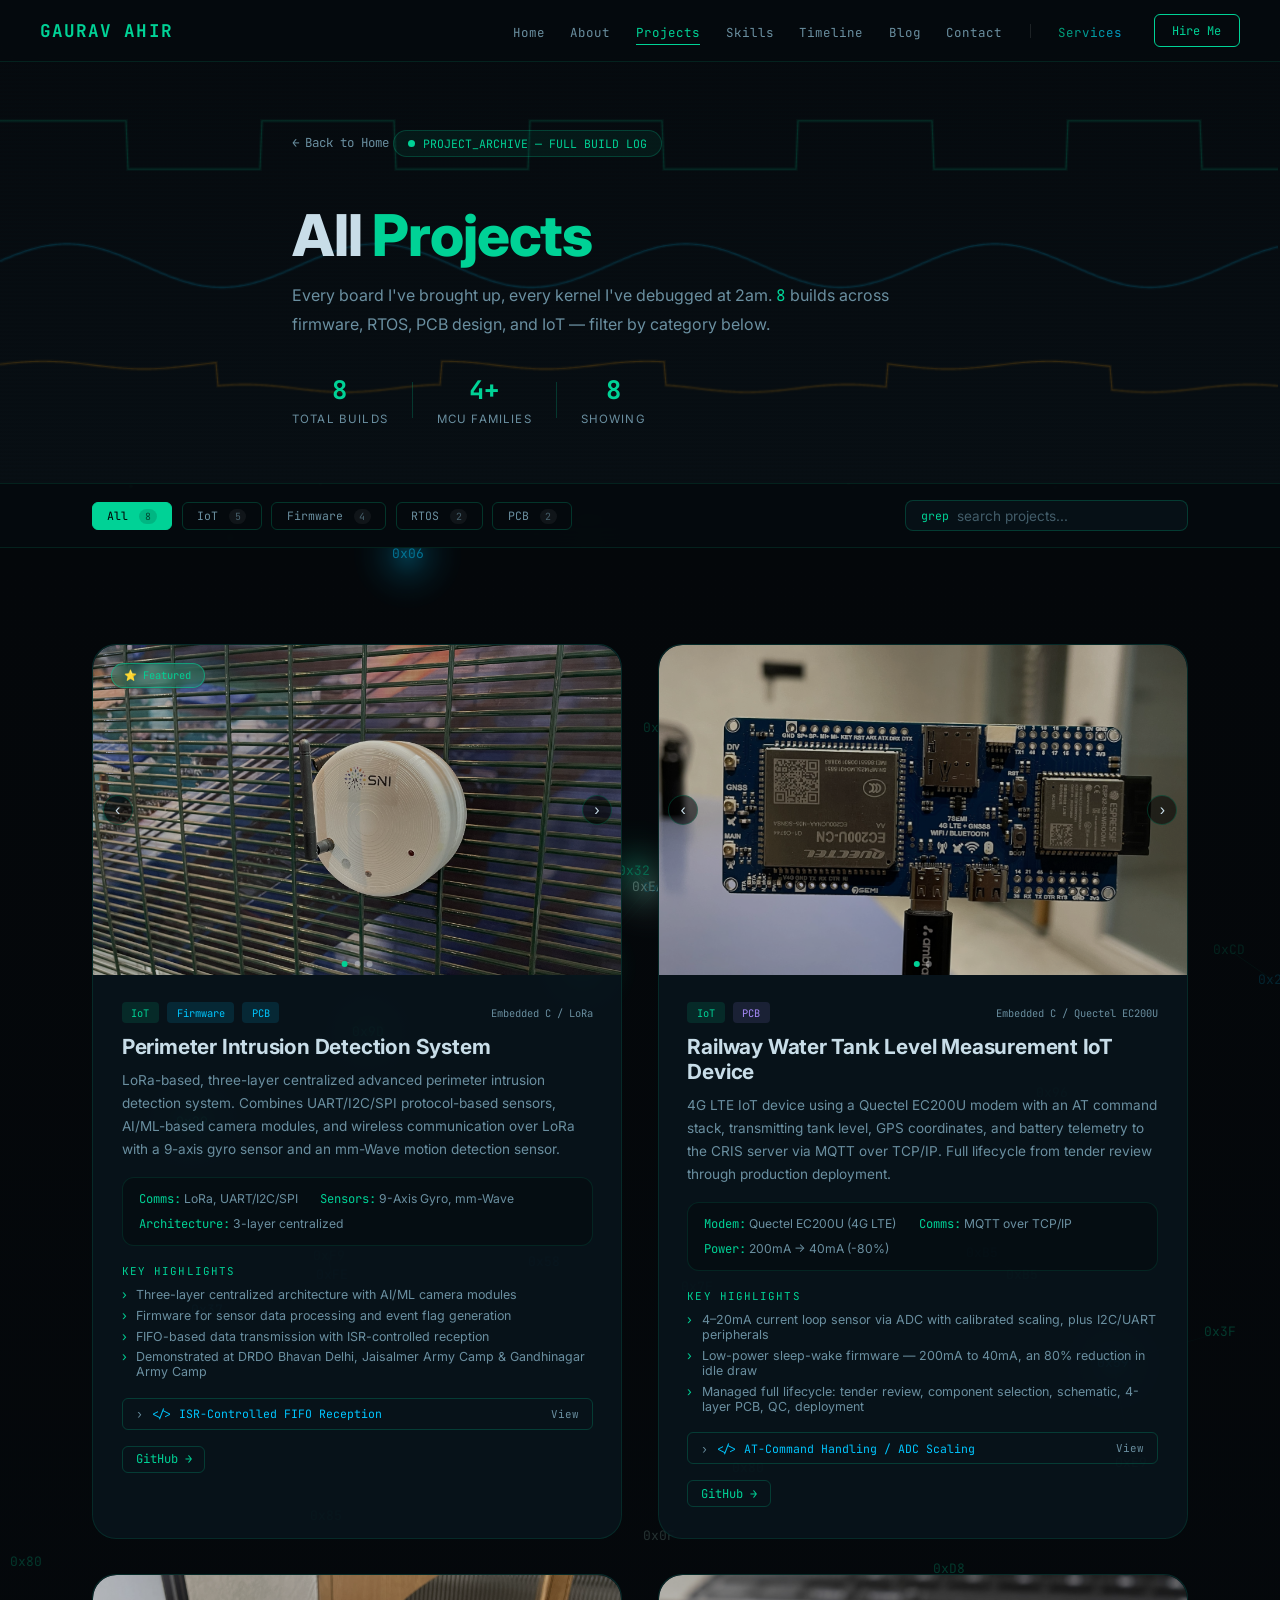
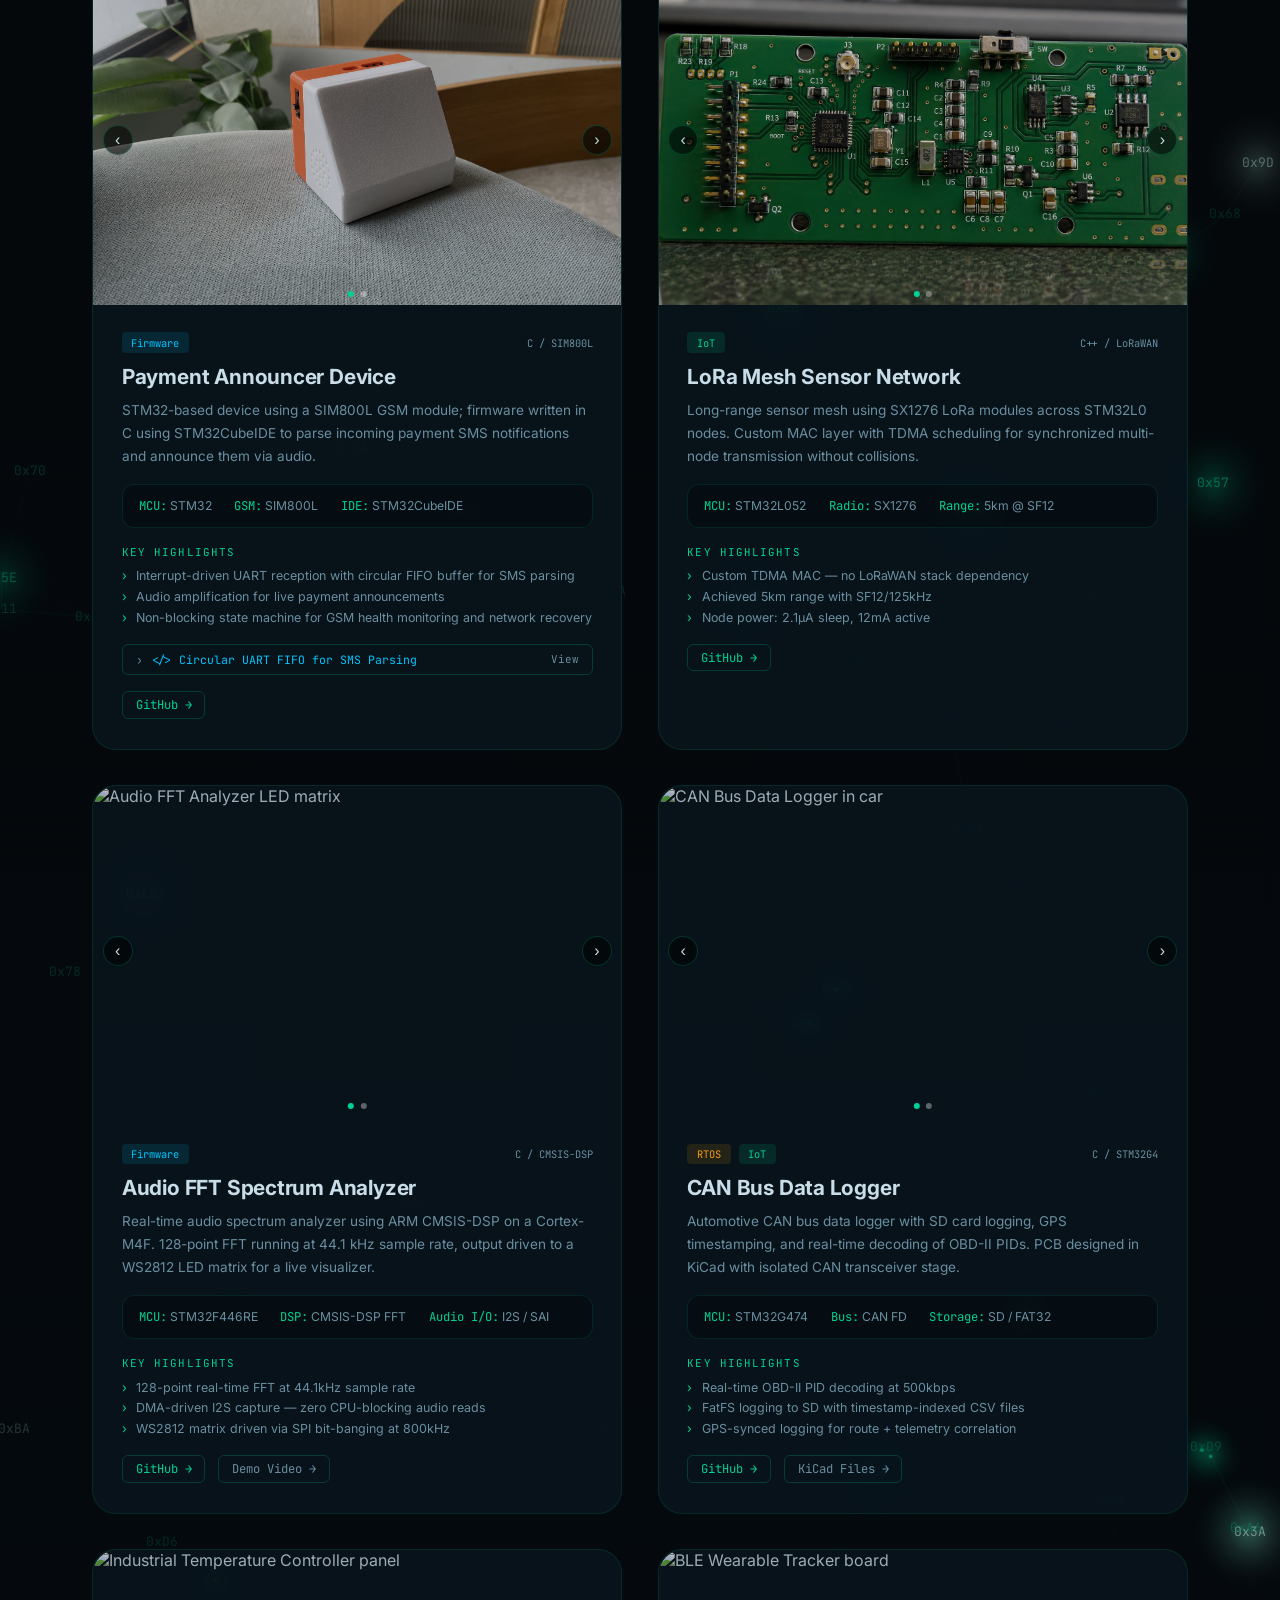
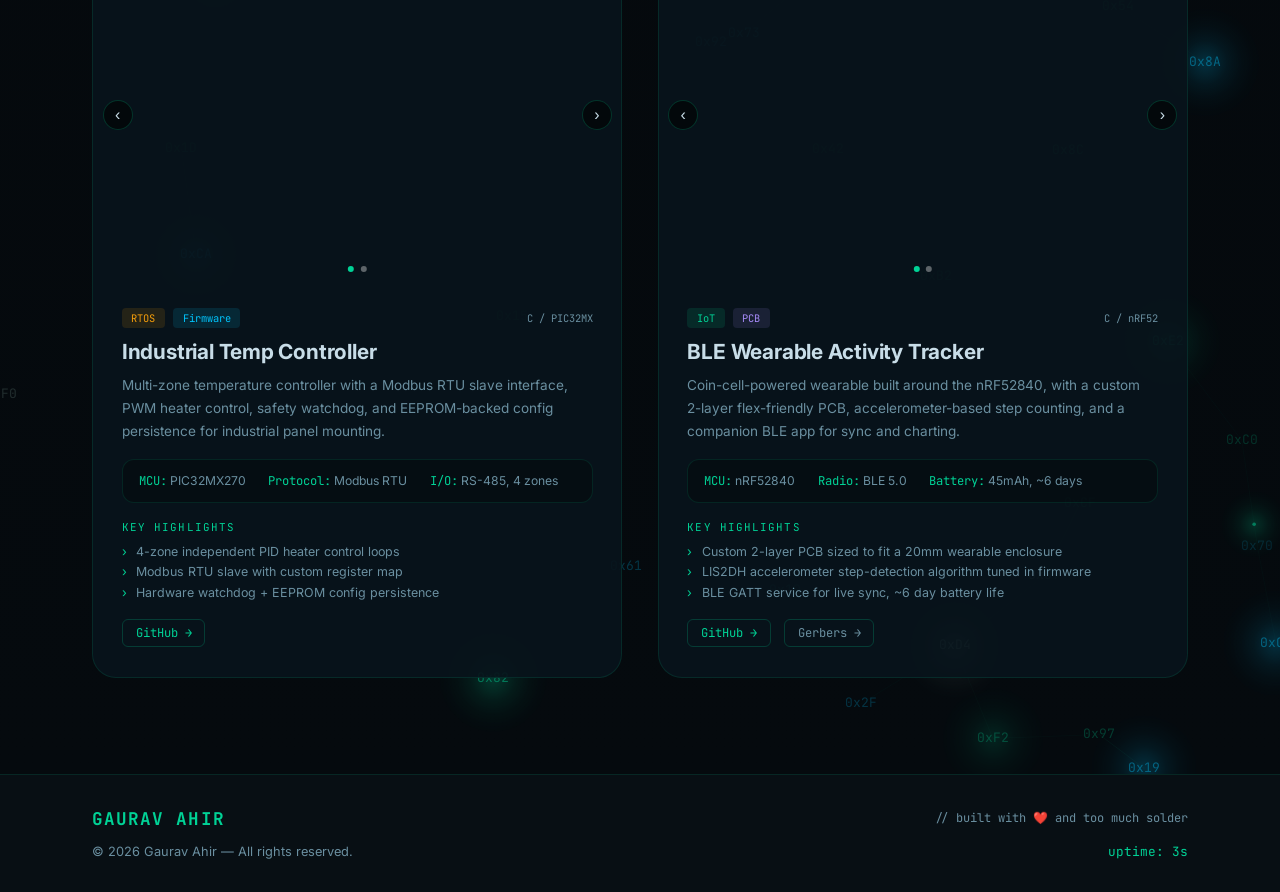
==== commit 227676c1: "Update projects.html" ====
--- a/projects.html
+++ b/projects.html
@@ -116,6 +116,7 @@
           <div class="proj-meta">
             <span class="proj-tag iot">IoT</span>
             <span class="proj-tag firmware">Firmware</span>
+            <span class="proj-tag firmware">PCB</span>
             <span class="proj-lang">Embedded C / LoRa</span>
           </div>
           <h3 class="pp-card-title">Perimeter Intrusion Detection System</h3>
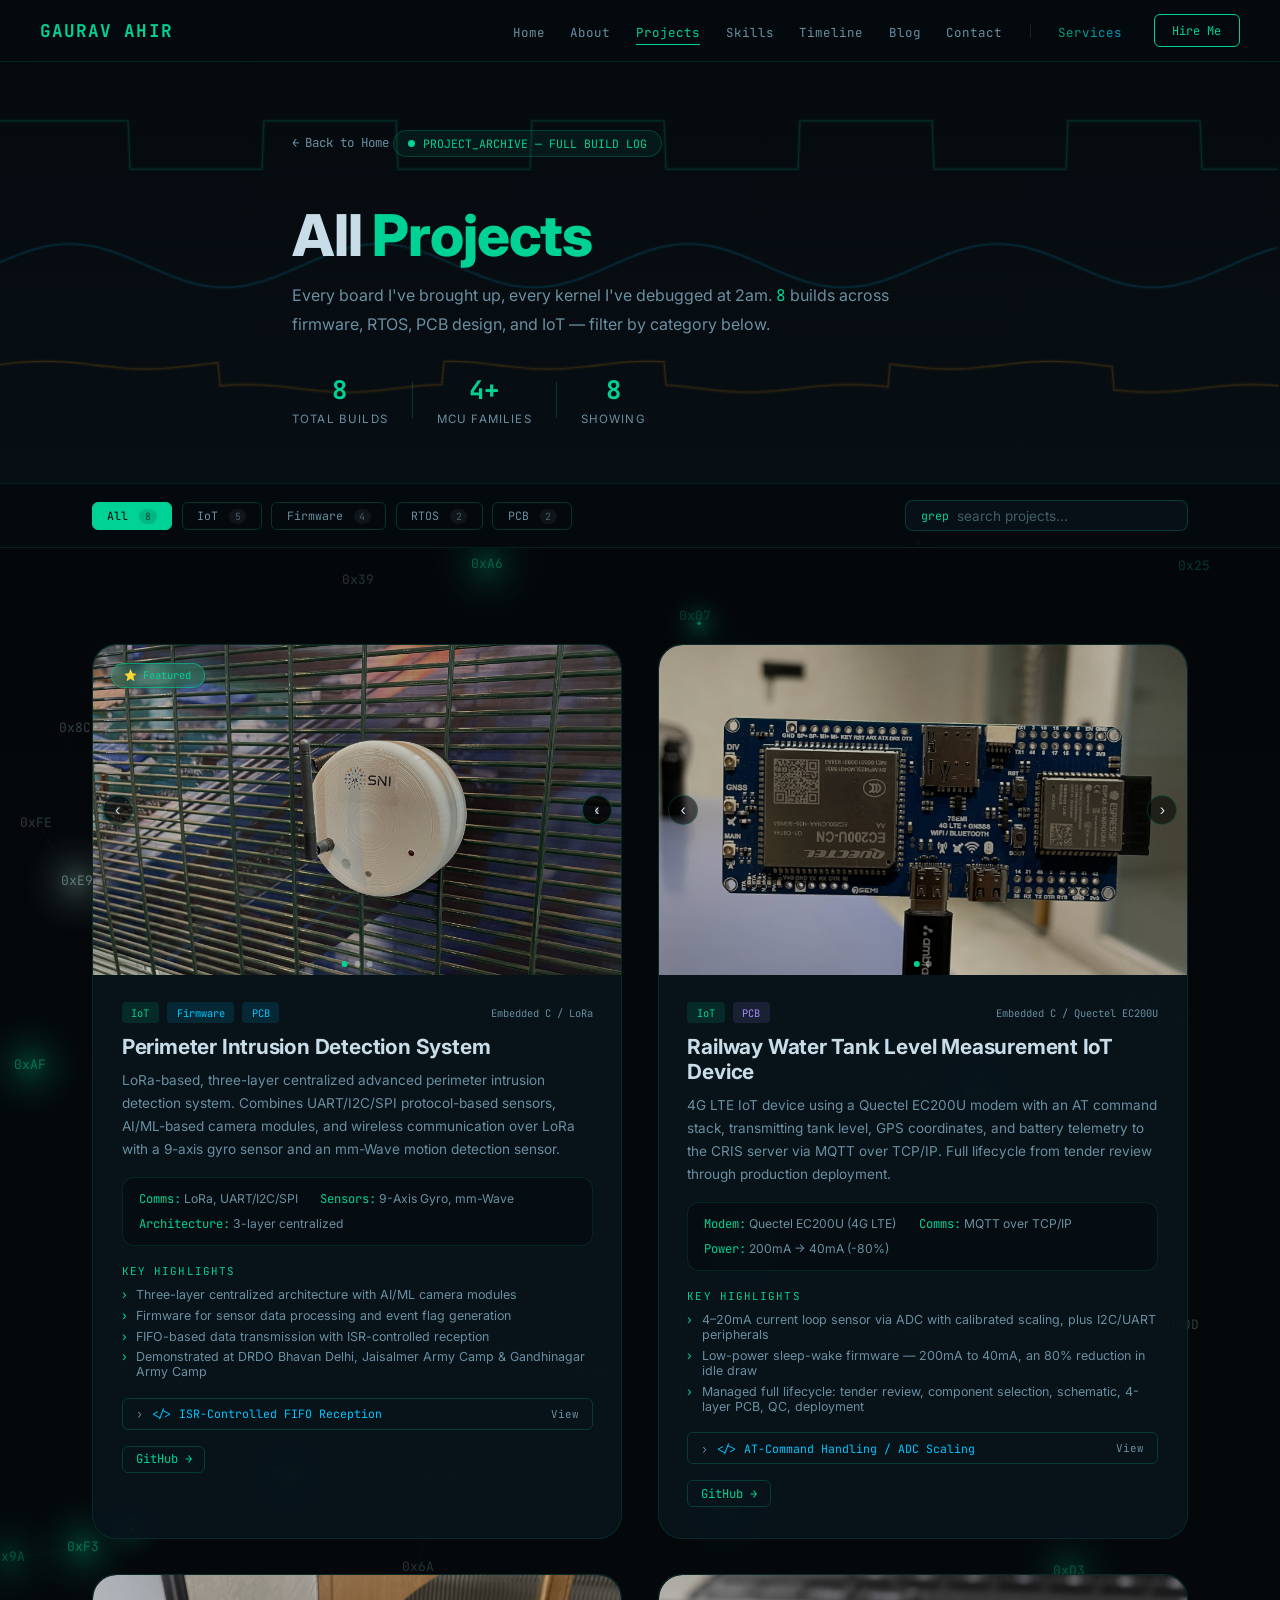
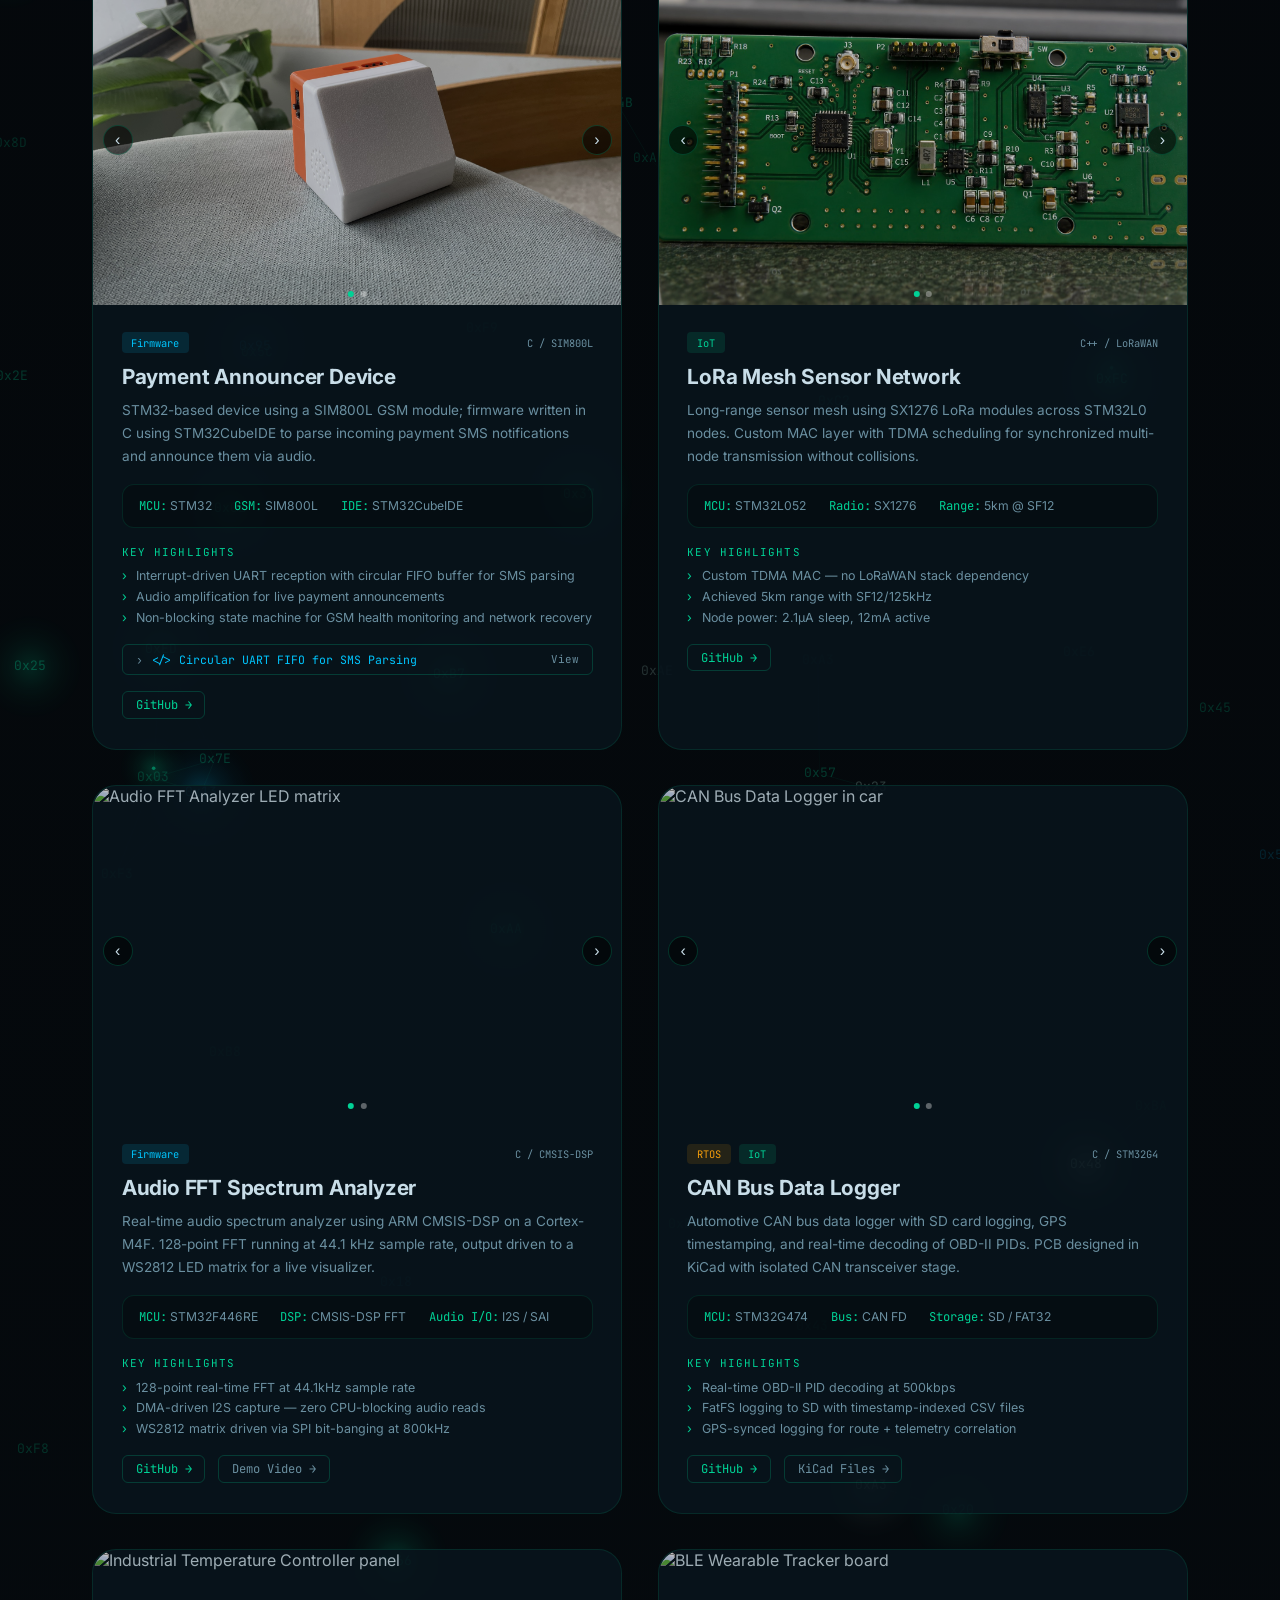
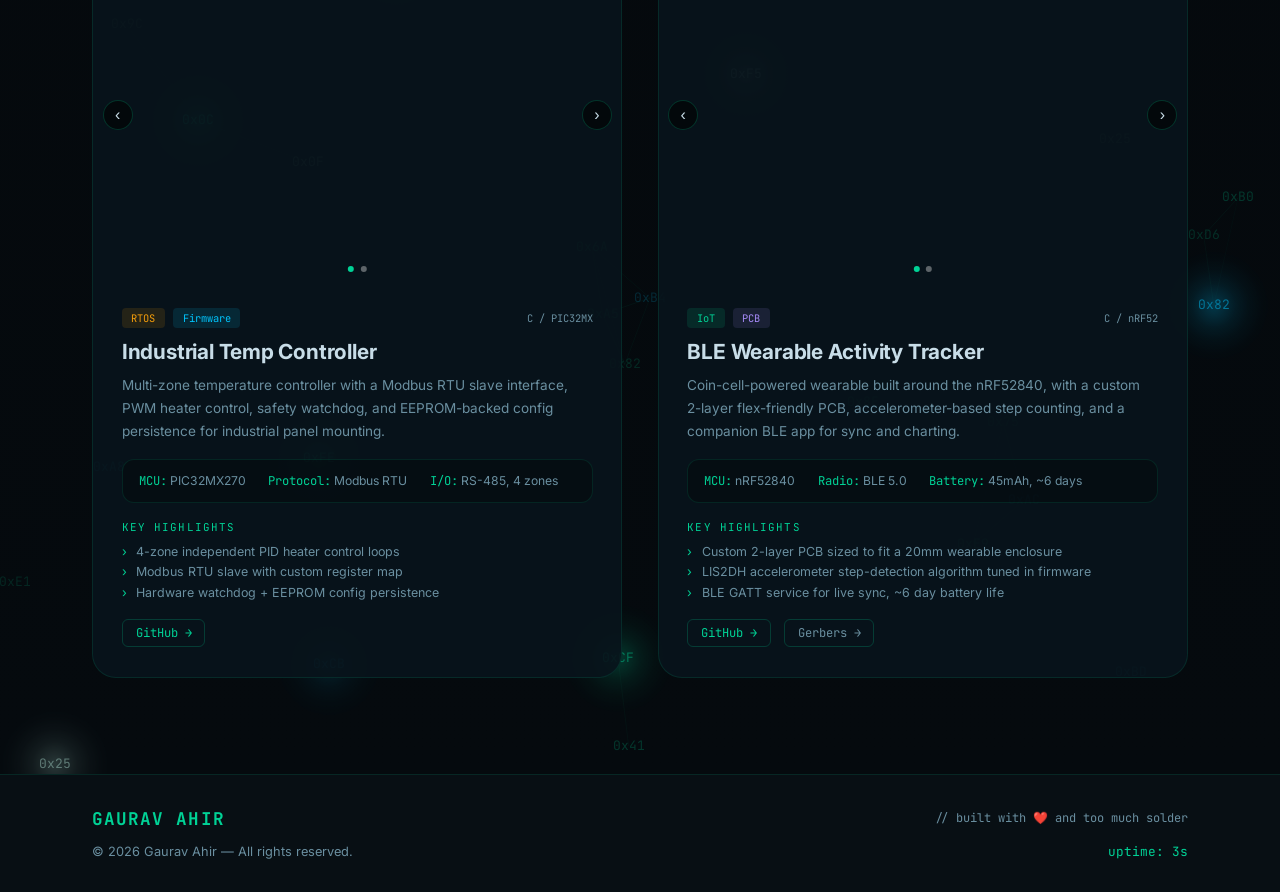
==== commit 15fbde82: "Update projects.html" ====
--- a/projects.html
+++ b/projects.html
@@ -108,6 +108,7 @@
           </div>
           <button class="slide-btn prev" onclick="ppSlide('pp-track-1','pp-dots-1',-1)">&#8249;</button>
           <button class="slide-btn next" onclick="ppSlide('pp-track-1','pp-dots-1',1)">&#8250;</button>
+          <button class="slide-btn next" onclick="ppSlide('pp-track-2','pp-dots-2',1)">&#8249;</button>
           <div class="slide-dots" id="pp-dots-1">
             <span class="dot active"></span><span class="dot"></span><span class="dot"></span>
           </div>
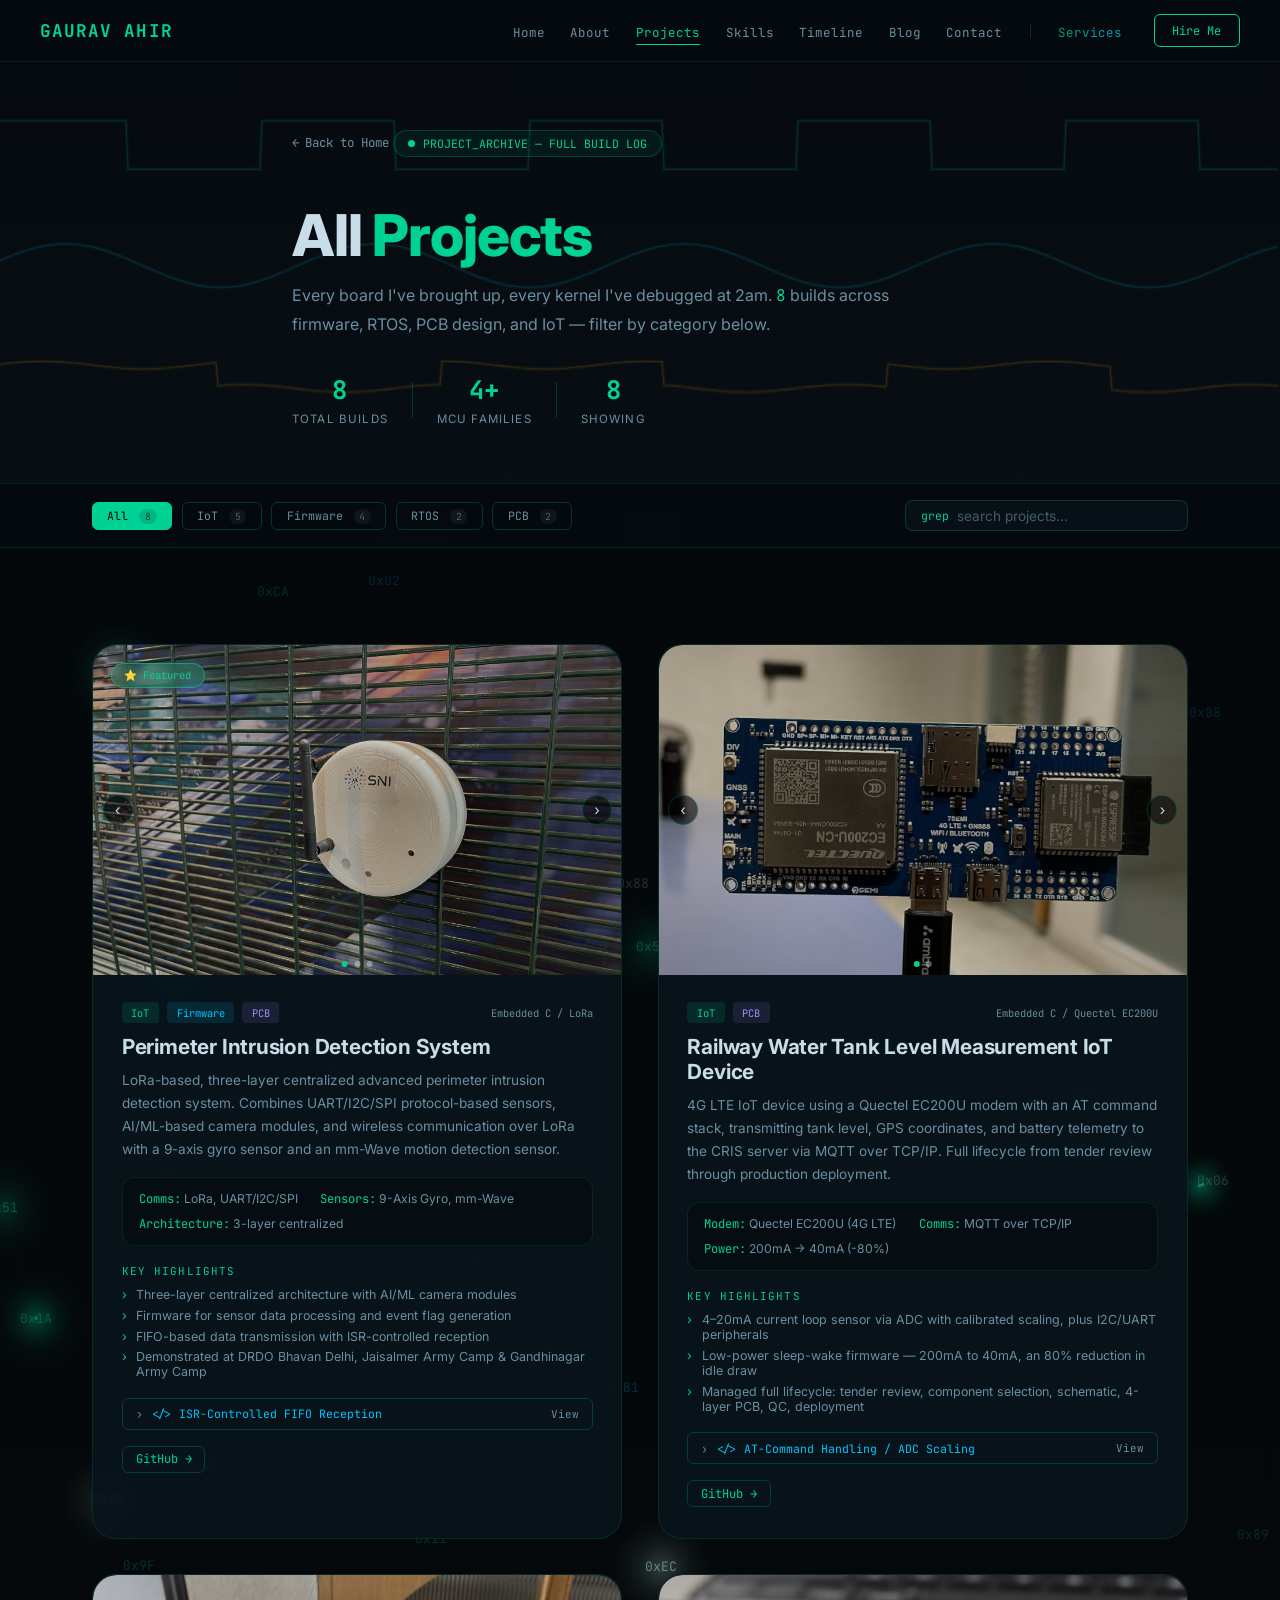
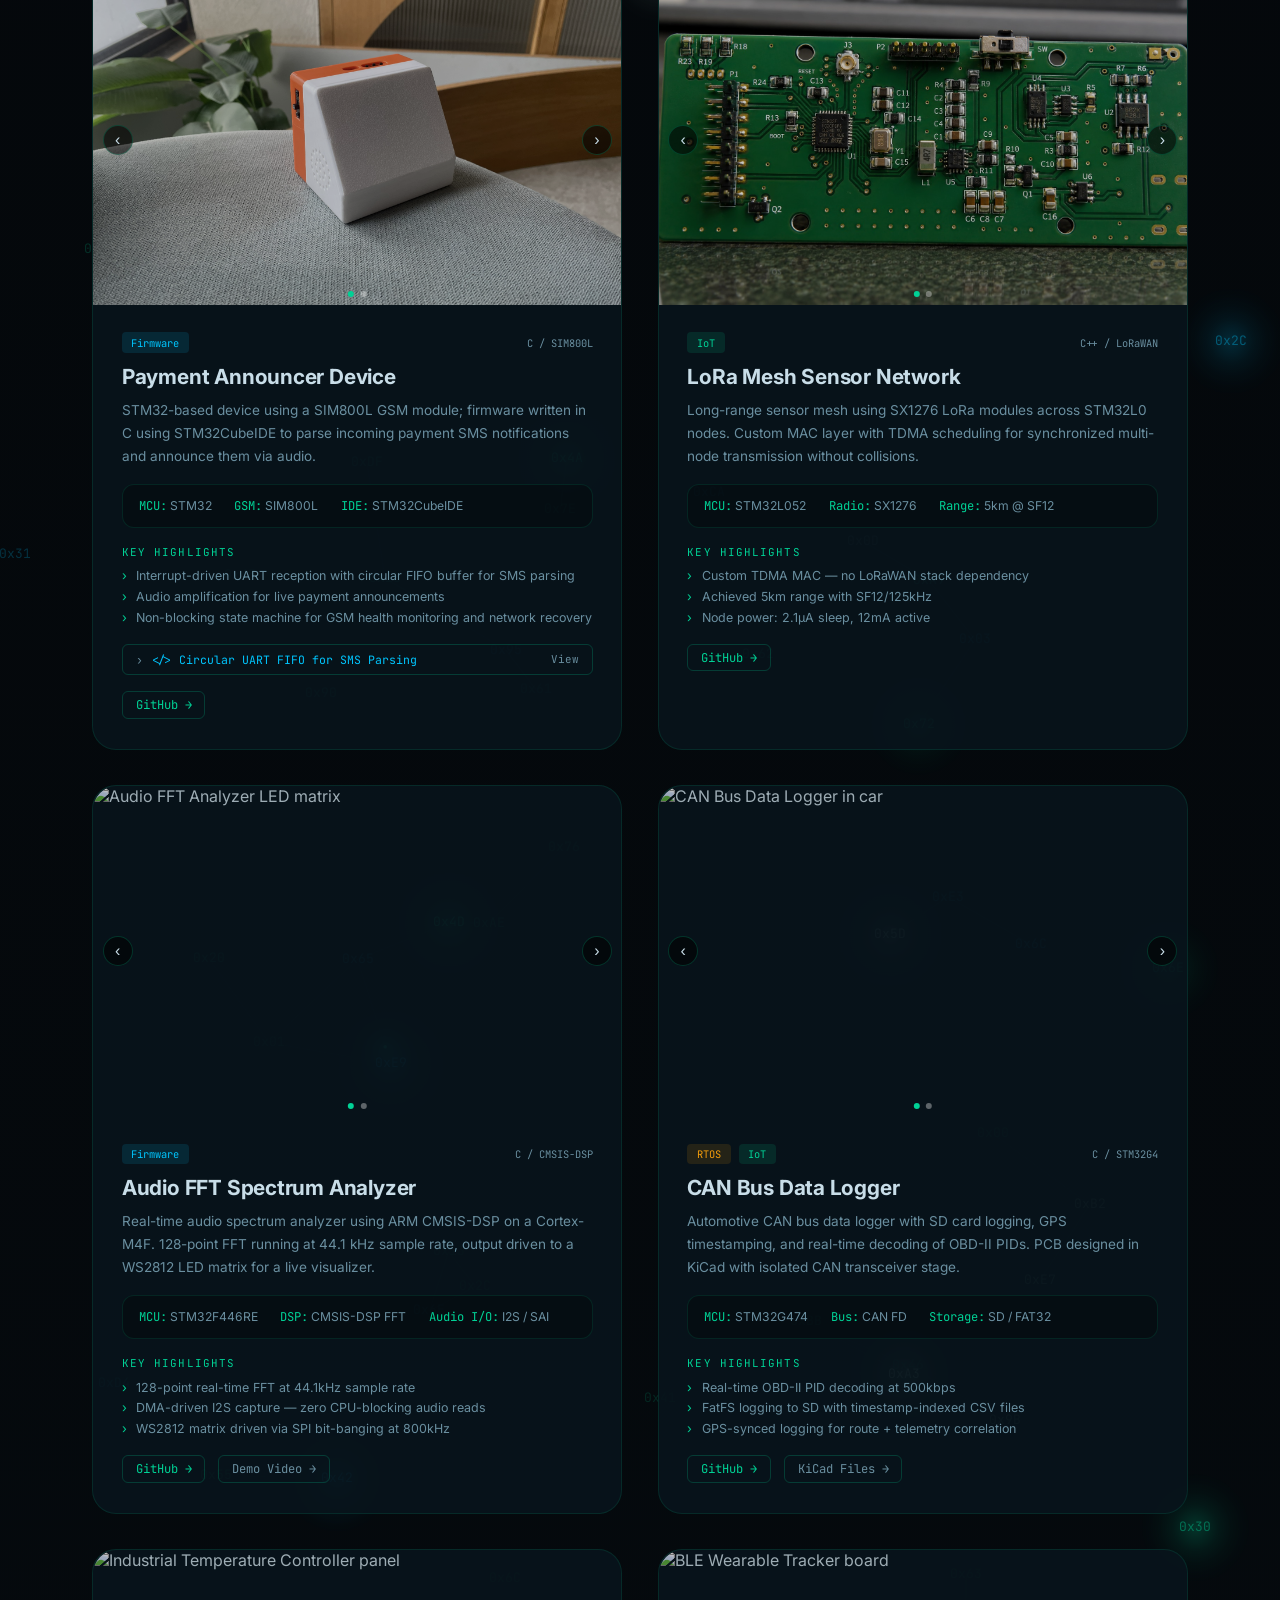
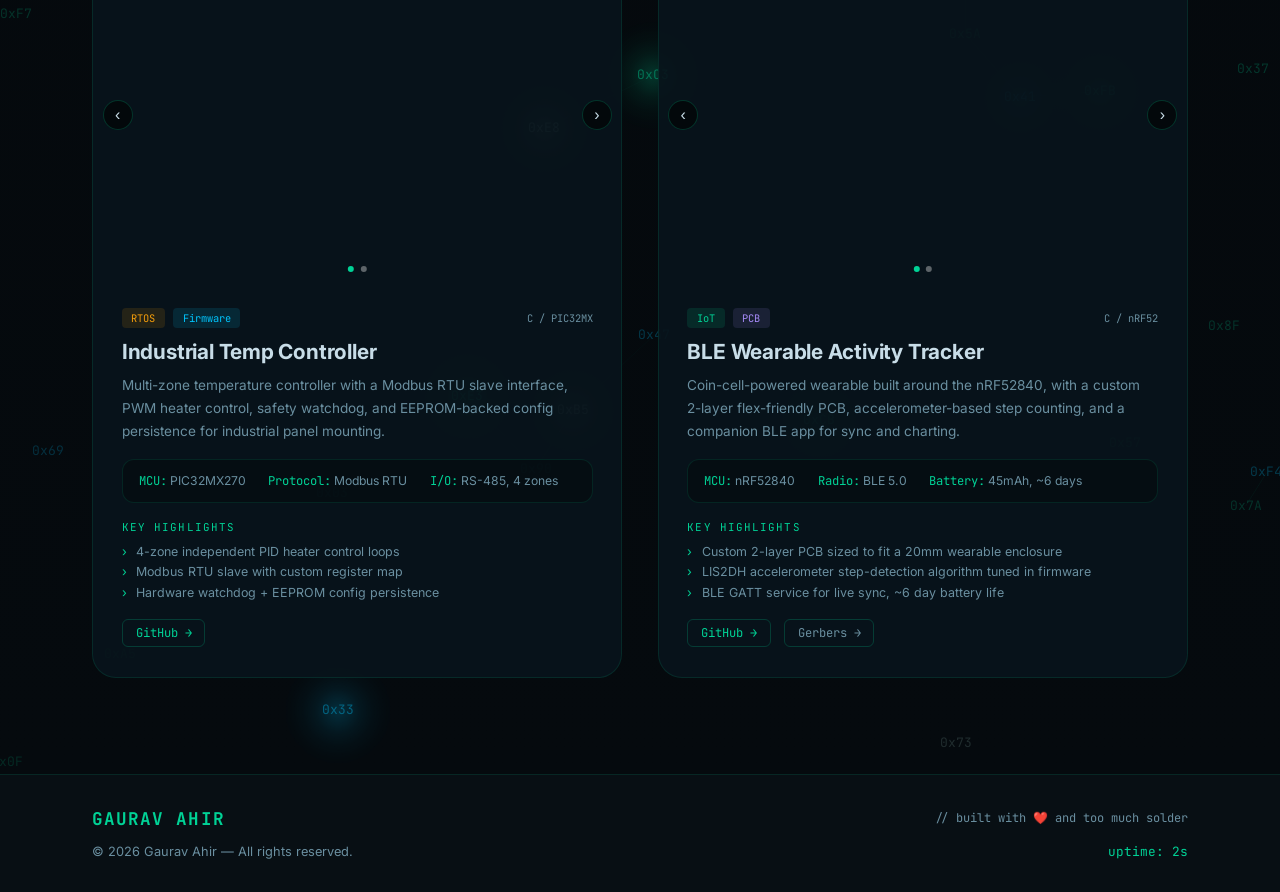
==== commit f2131f5a: "Remove extra slide button and fix PCB tag class Removed an extra button for slide navigation and upd" ====
--- a/projects.html
+++ b/projects.html
@@ -108,7 +108,6 @@
           </div>
           <button class="slide-btn prev" onclick="ppSlide('pp-track-1','pp-dots-1',-1)">&#8249;</button>
           <button class="slide-btn next" onclick="ppSlide('pp-track-1','pp-dots-1',1)">&#8250;</button>
-          <button class="slide-btn next" onclick="ppSlide('pp-track-2','pp-dots-2',1)">&#8249;</button>
           <div class="slide-dots" id="pp-dots-1">
             <span class="dot active"></span><span class="dot"></span><span class="dot"></span>
           </div>
@@ -117,7 +116,7 @@
           <div class="proj-meta">
             <span class="proj-tag iot">IoT</span>
             <span class="proj-tag firmware">Firmware</span>
-            <span class="proj-tag firmware">PCB</span>
+            <span class="proj-tag pcb">PCB</span>
             <span class="proj-lang">Embedded C / LoRa</span>
           </div>
           <h3 class="pp-card-title">Perimeter Intrusion Detection System</h3>
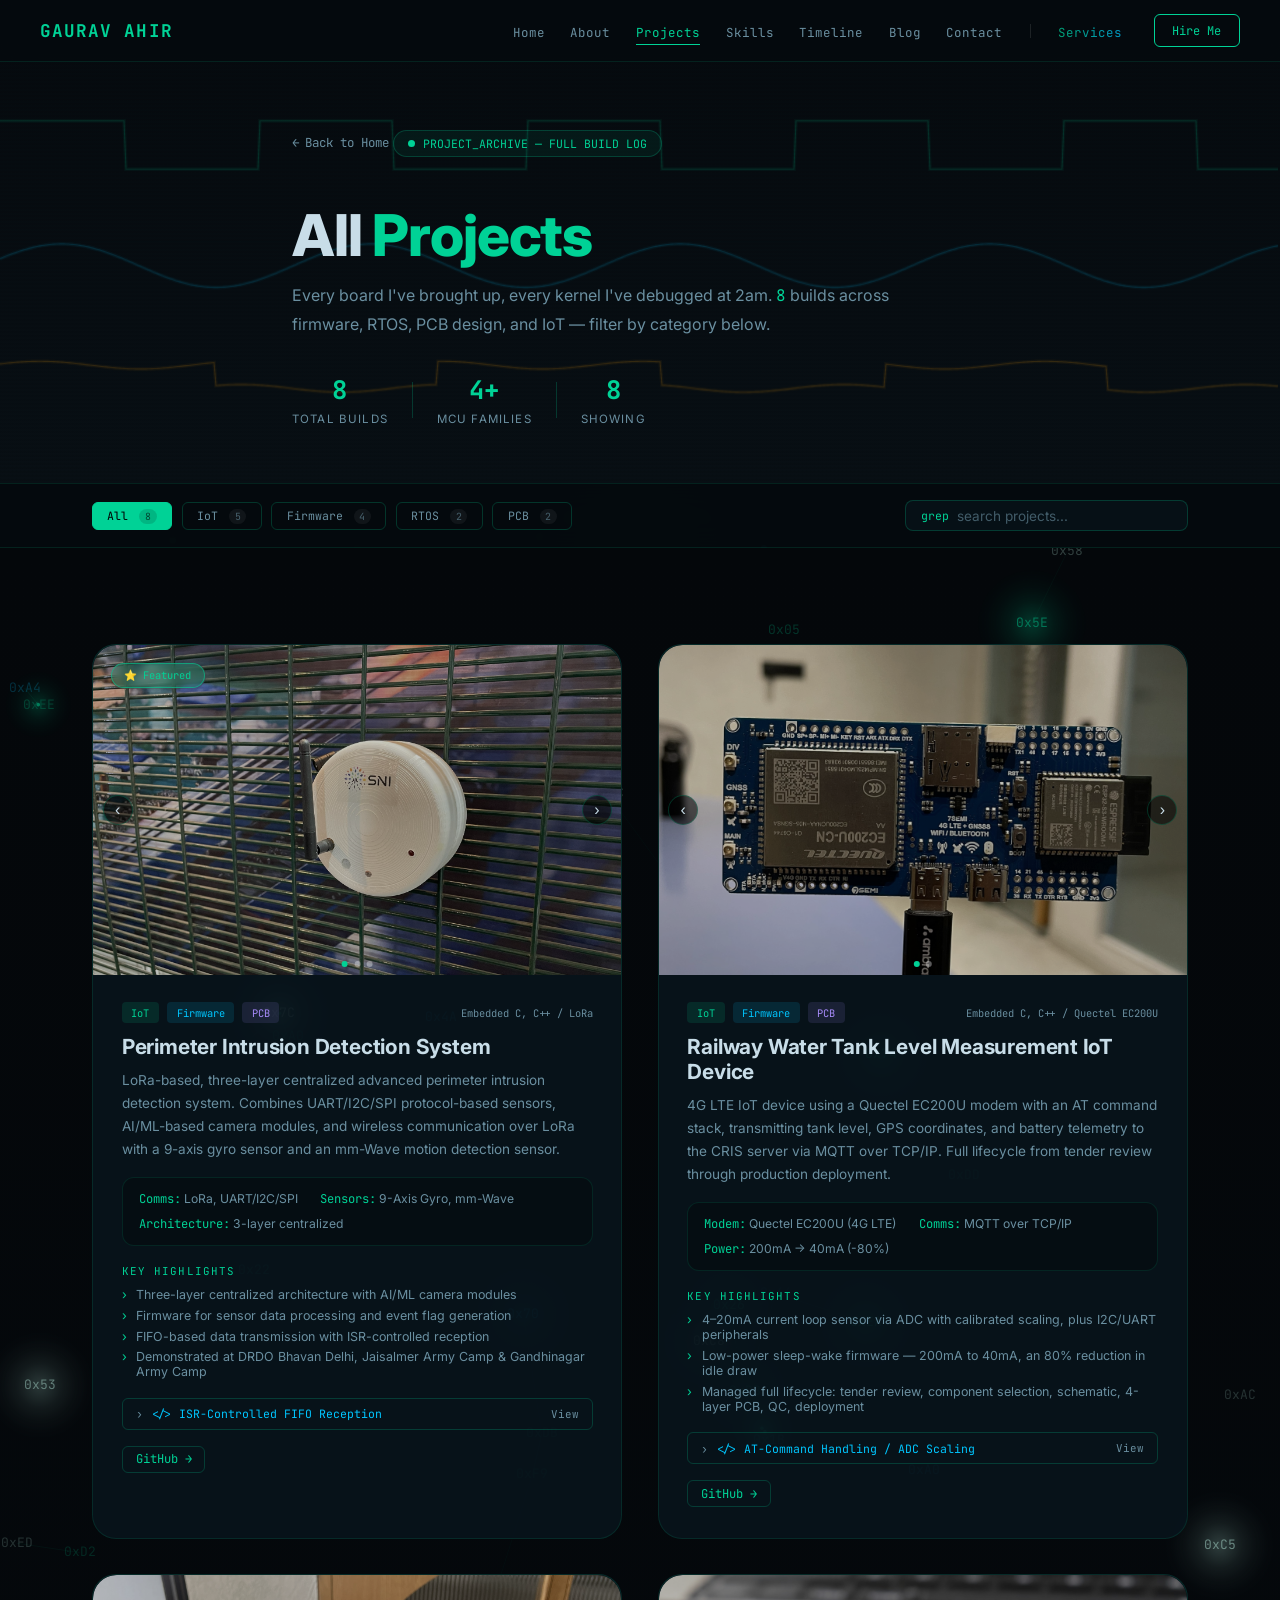
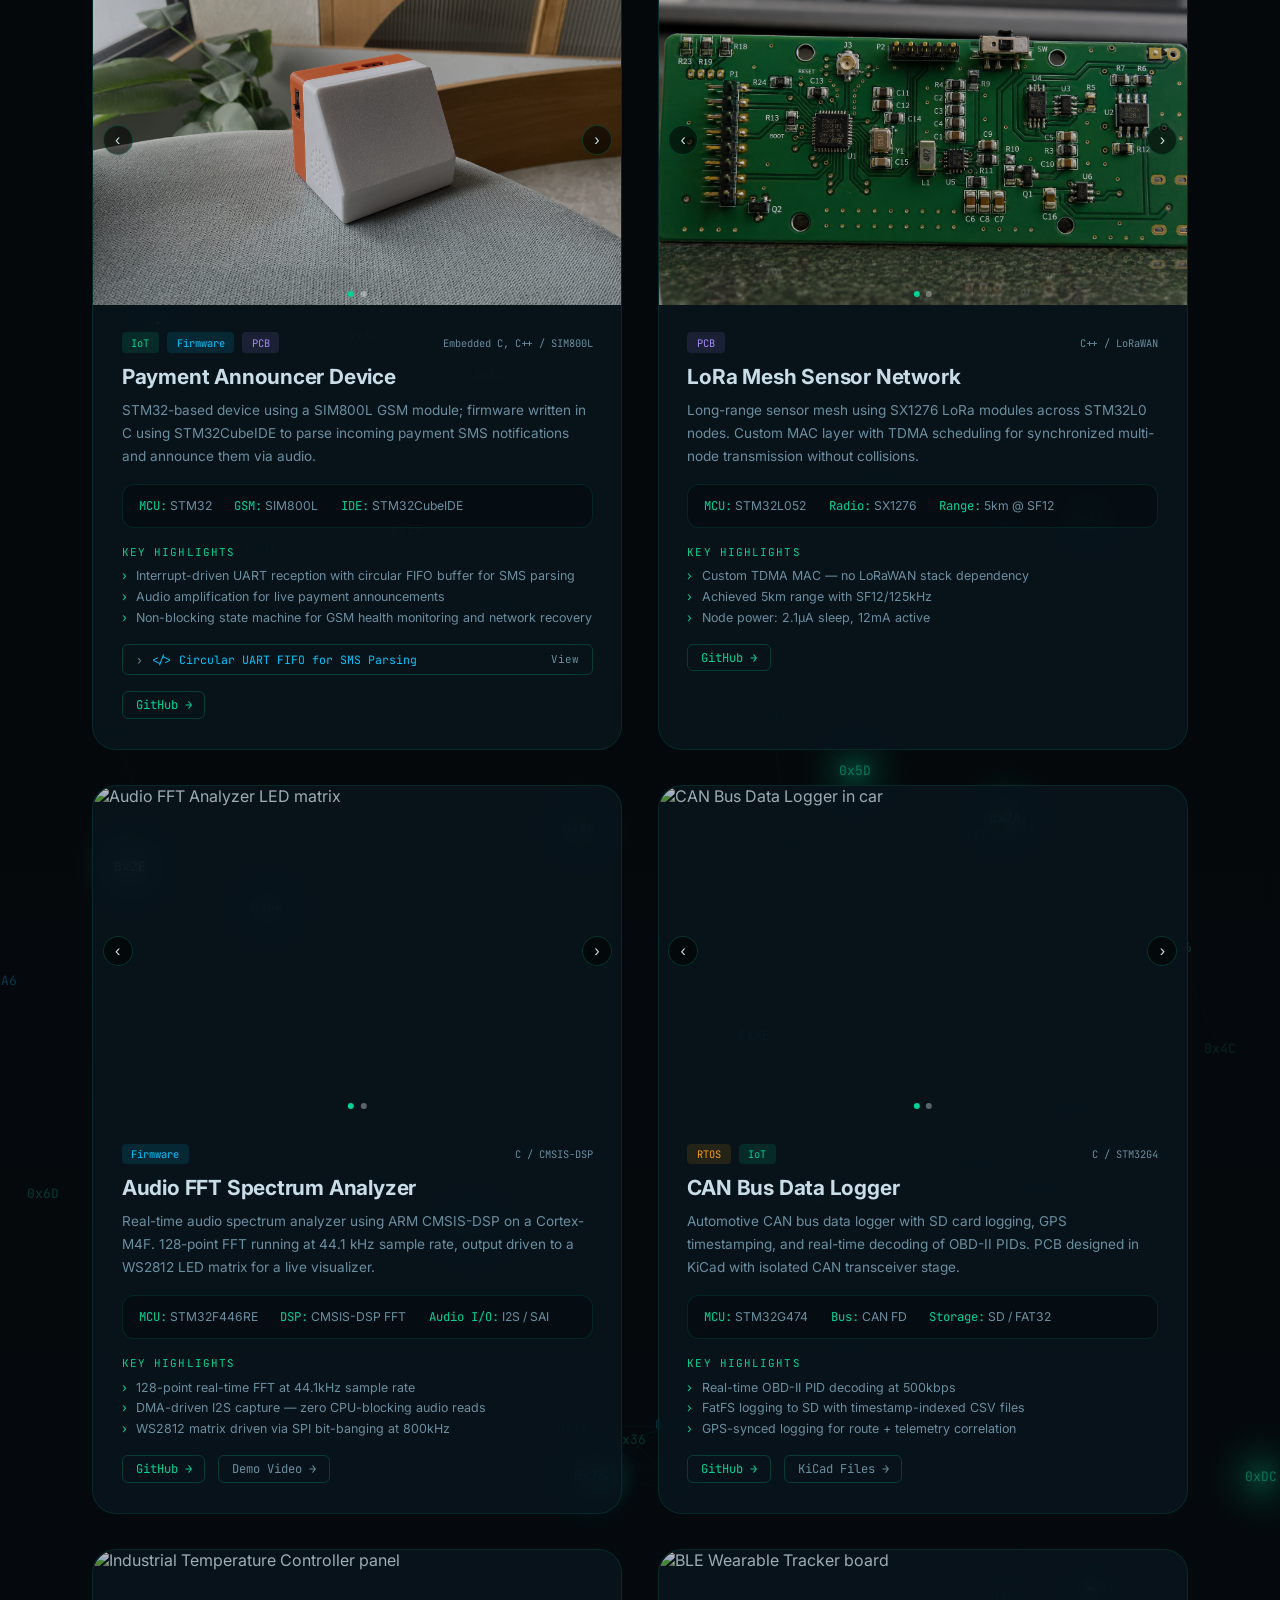
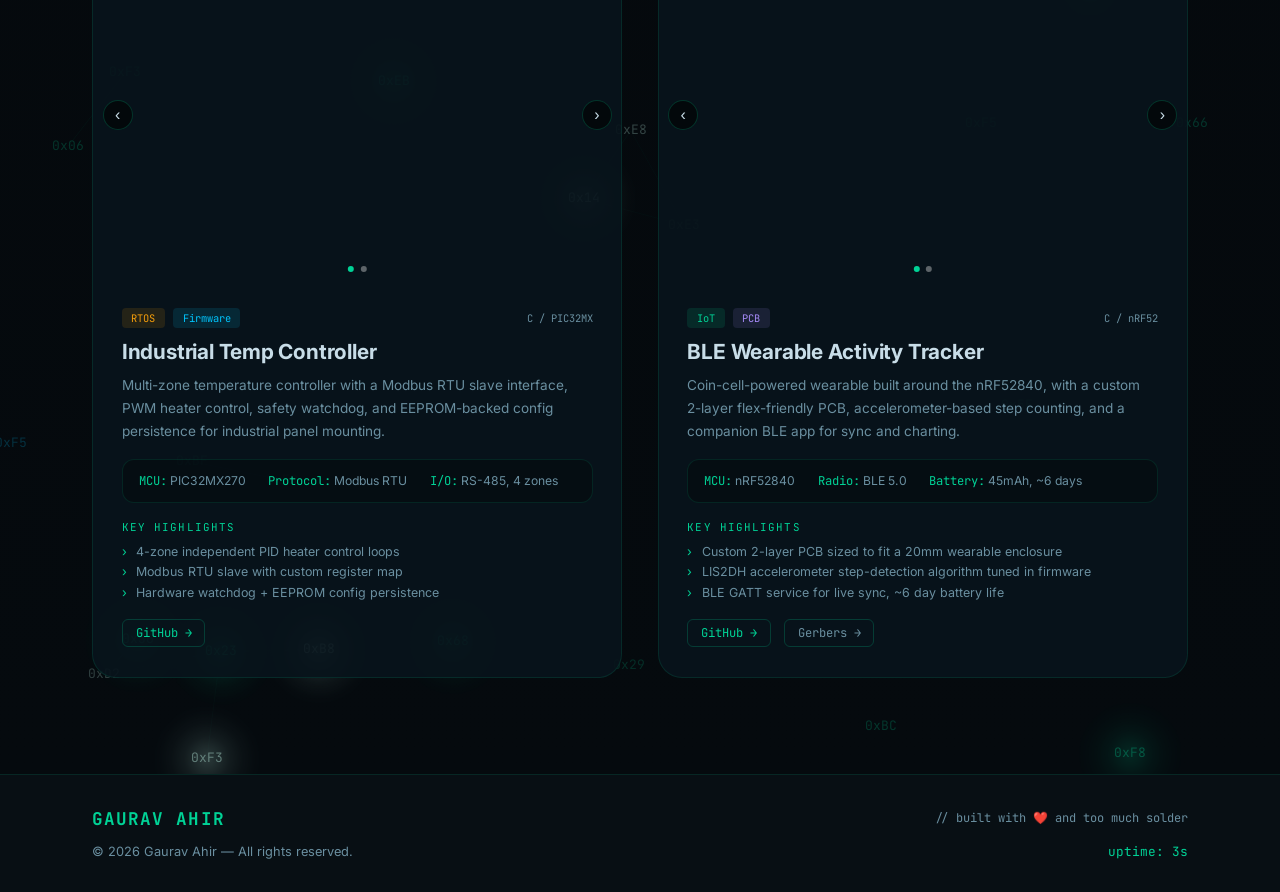
==== commit b1966fa2: "Update projects.html" ====
--- a/projects.html
+++ b/projects.html
@@ -117,7 +117,7 @@
             <span class="proj-tag iot">IoT</span>
             <span class="proj-tag firmware">Firmware</span>
             <span class="proj-tag pcb">PCB</span>
-            <span class="proj-lang">Embedded C / LoRa</span>
+            <span class="proj-lang">Embedded C, C++ / LoRa</span>
           </div>
           <h3 class="pp-card-title">Perimeter Intrusion Detection System</h3>
           <p class="proj-desc">LoRa-based, three-layer centralized advanced perimeter intrusion detection system. Combines UART/I2C/SPI protocol-based sensors, AI/ML-based camera modules, and wireless communication over LoRa with a 9-axis gyro sensor and an mm-Wave motion detection sensor.</p>
@@ -172,8 +172,9 @@
         <div class="pp-info">
           <div class="proj-meta">
             <span class="proj-tag iot">IoT</span>
+            <span class="proj-tag firmware">Firmware</span>
             <span class="proj-tag pcb">PCB</span>
-            <span class="proj-lang">Embedded C / Quectel EC200U</span>
+            <span class="proj-lang">Embedded C, C++ / Quectel EC200U</span>
           </div>
           <h3 class="pp-card-title">Railway Water Tank Level Measurement IoT Device</h3>
           <p class="proj-desc">4G LTE IoT device using a Quectel EC200U modem with an AT command stack, transmitting tank level, GPS coordinates, and battery telemetry to the CRIS server via MQTT over TCP/IP. Full lifecycle from tender review through production deployment.</p>
@@ -228,8 +229,10 @@
         </div>
         <div class="pp-info">
           <div class="proj-meta">
+            <span class="proj-tag iot">IoT</span>
             <span class="proj-tag firmware">Firmware</span>
-            <span class="proj-lang">C / SIM800L</span>
+            <span class="proj-tag pcb">PCB</span>
+            <span class="proj-lang">Embedded C, C++ / SIM800L</span>
           </div>
           <h3 class="pp-card-title">Payment Announcer Device</h3>
           <p class="proj-desc">STM32-based device using a SIM800L GSM module; firmware written in C using STM32CubeIDE to parse incoming payment SMS notifications and announce them via audio.</p>
@@ -286,7 +289,7 @@
         </div>
         <div class="pp-info">
           <div class="proj-meta">
-            <span class="proj-tag iot">IoT</span>
+            <span class="proj-tag pcb">PCB</span>
             <span class="proj-lang">C++ / LoRaWAN</span>
           </div>
           <h3 class="pp-card-title">LoRa Mesh Sensor Network</h3>
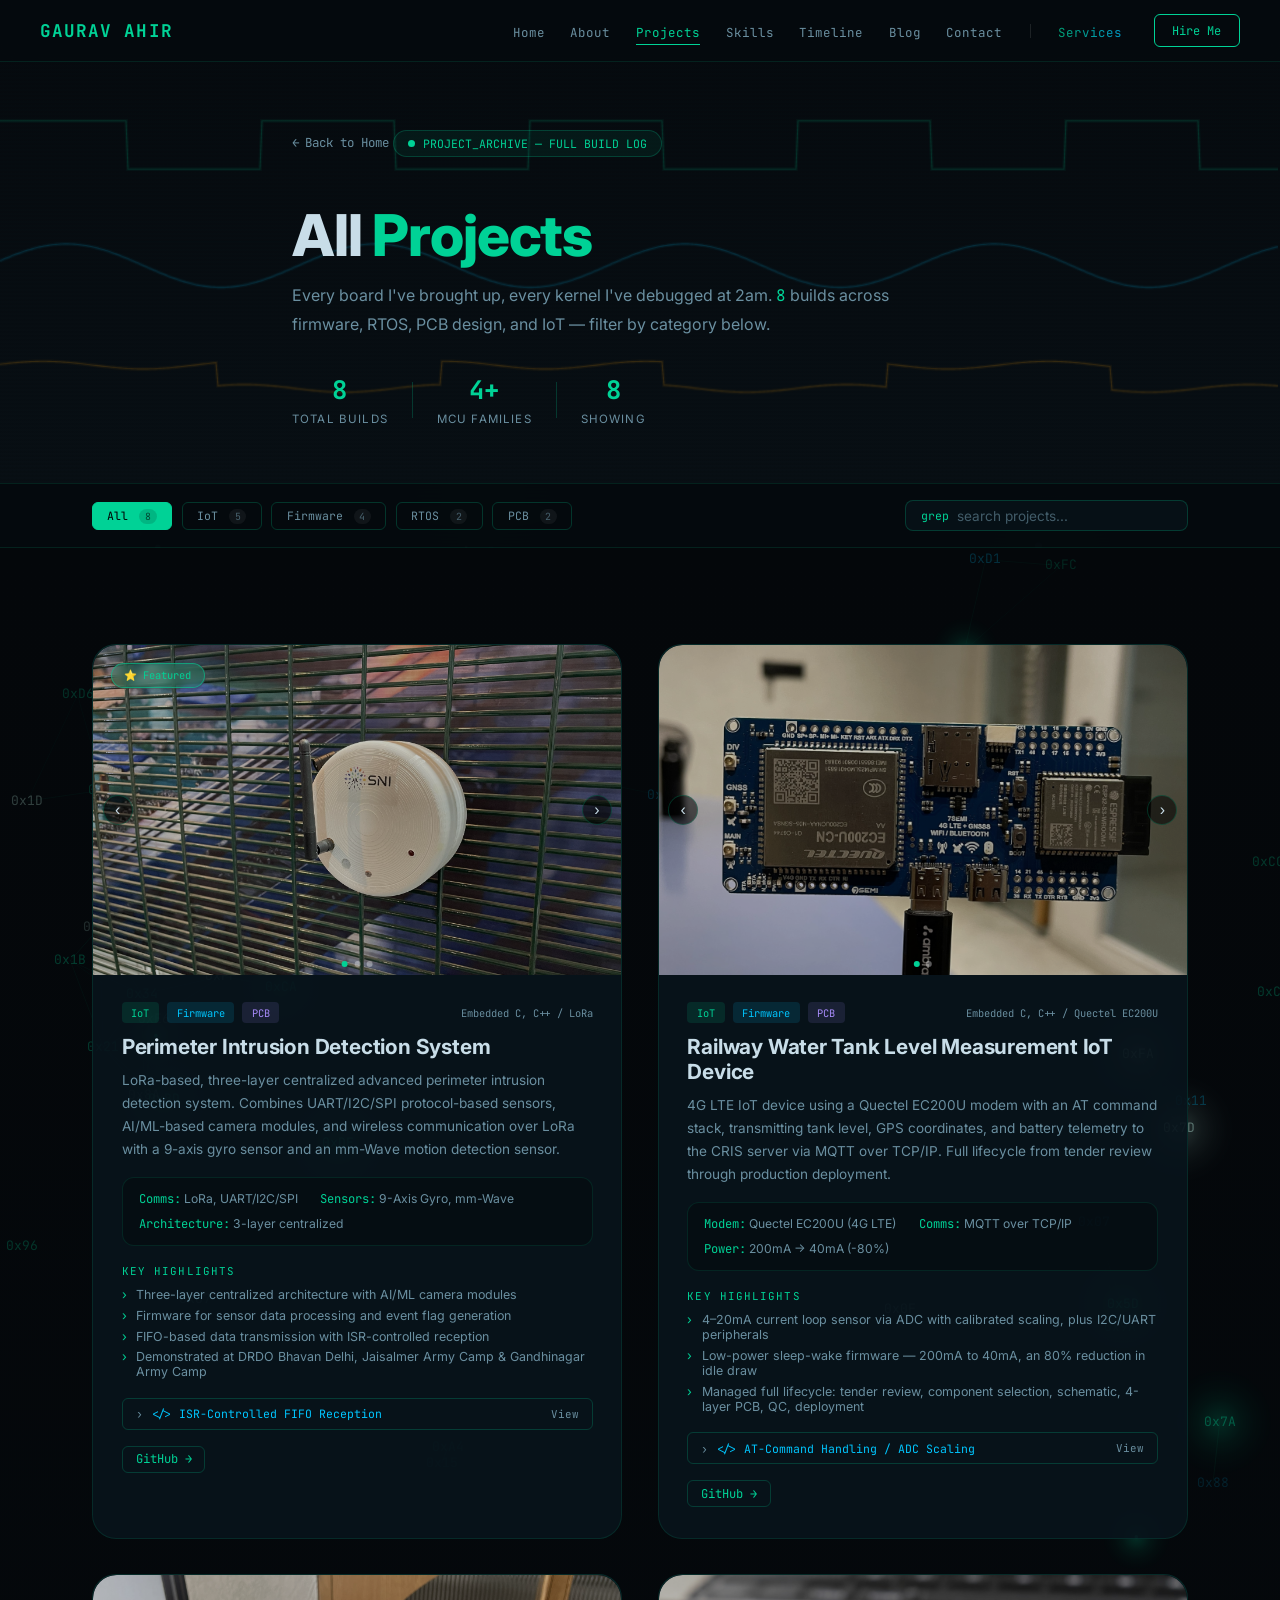
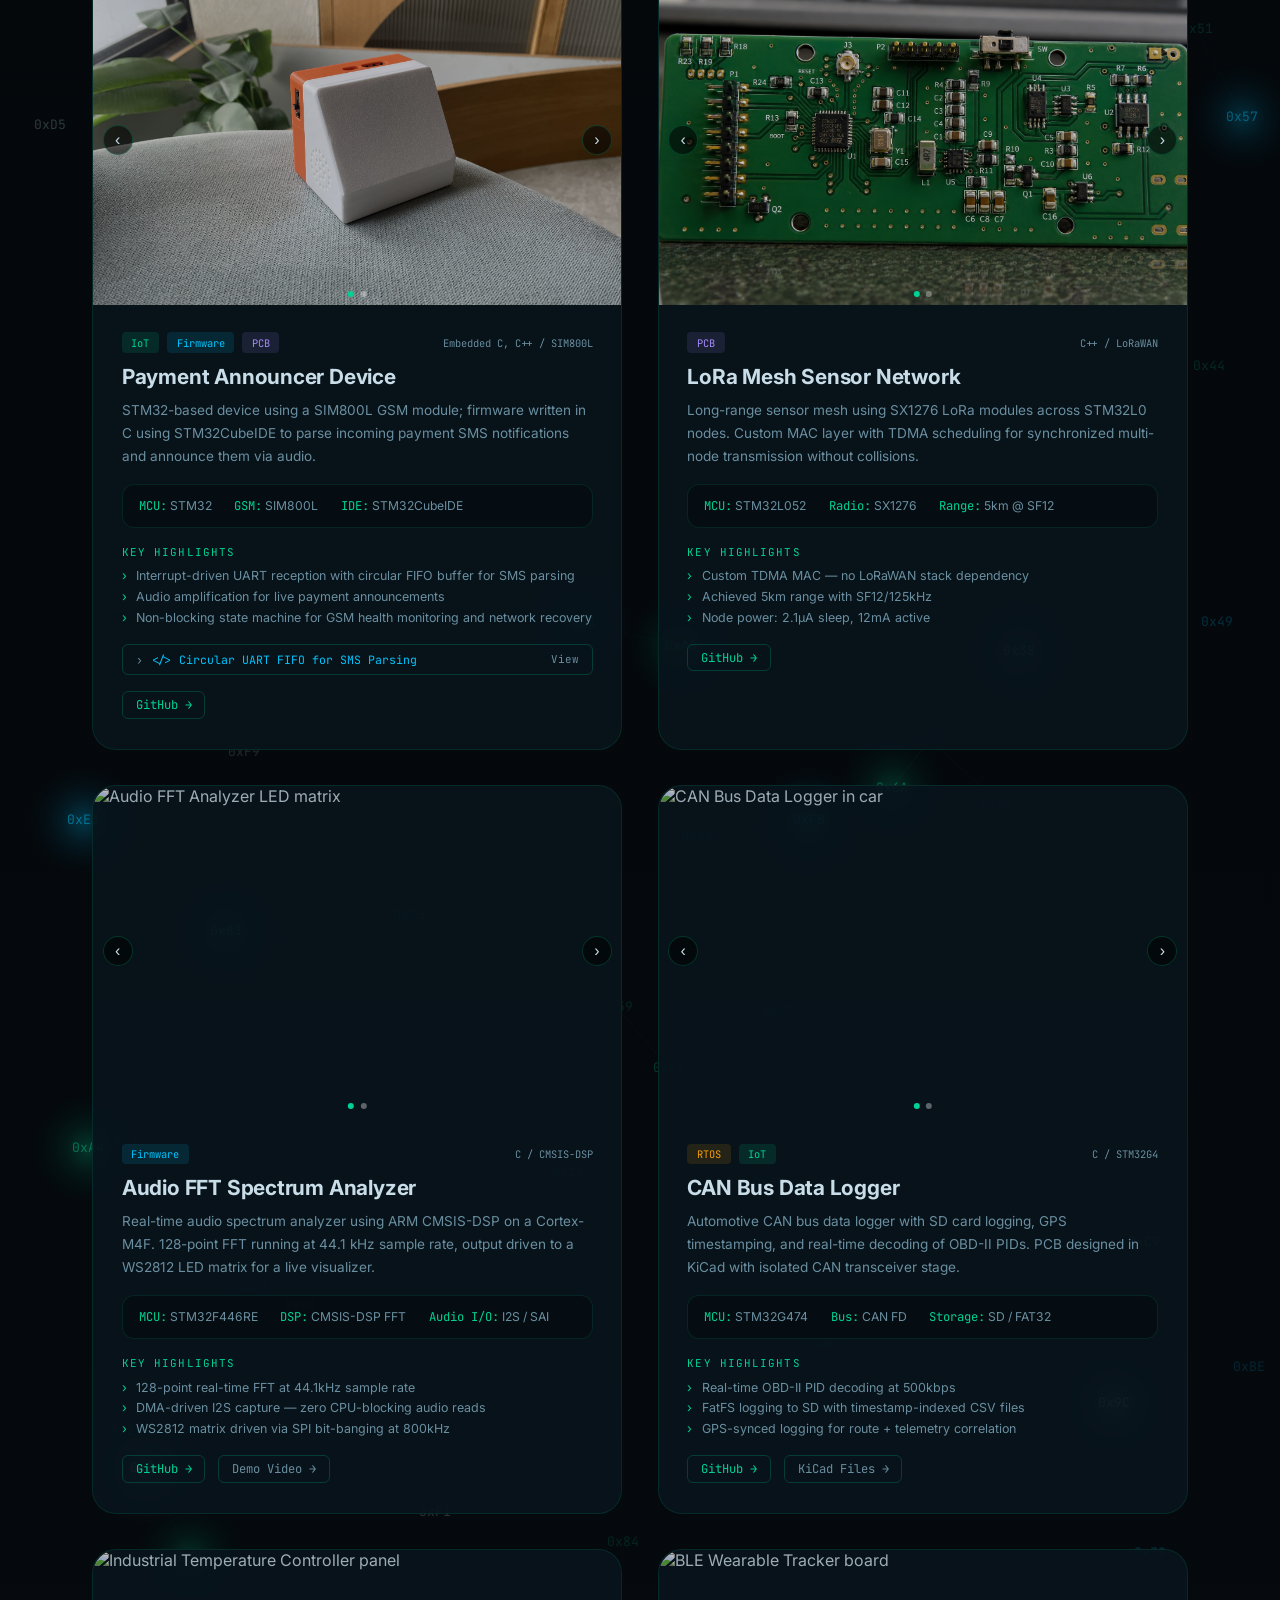
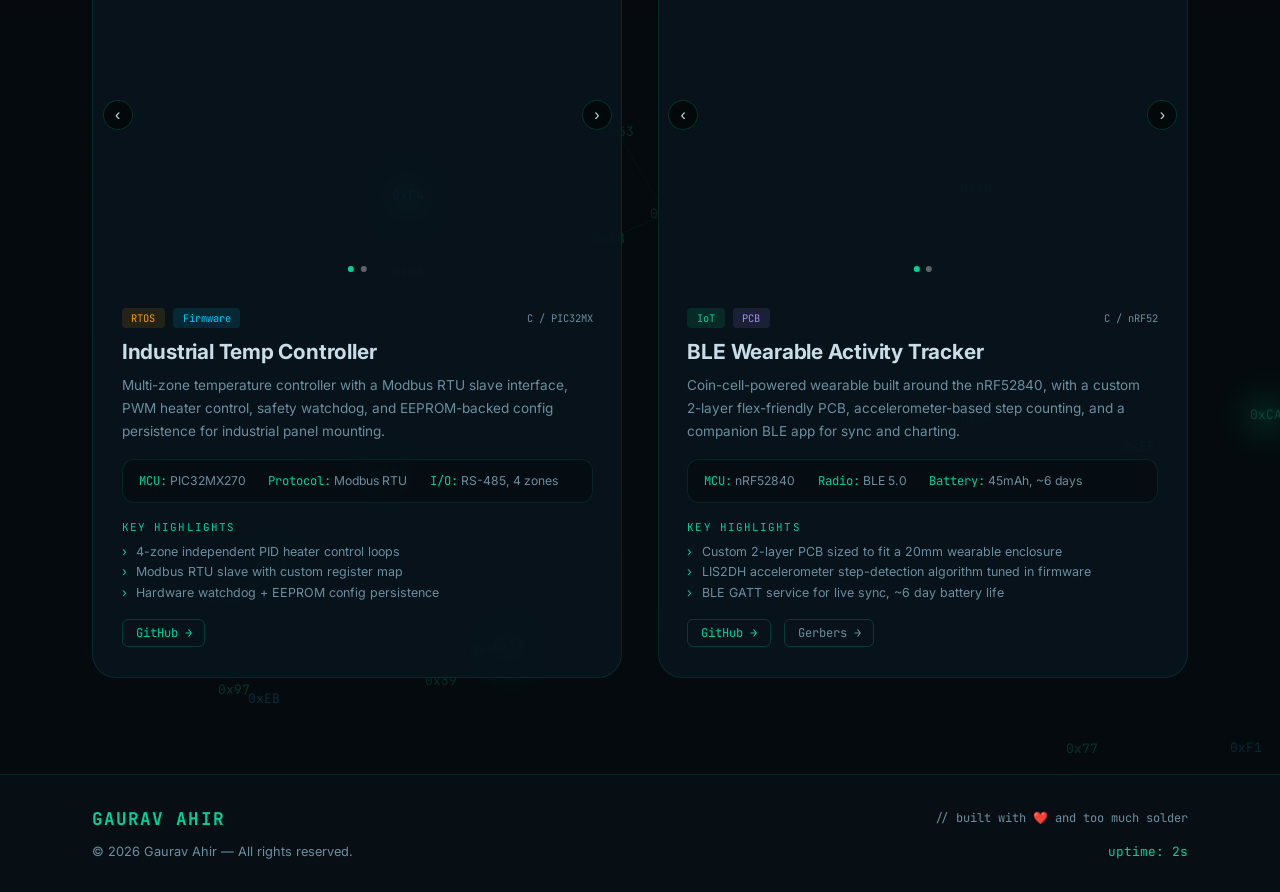
==== commit f45fe3a5: "Update project categories in projects.html" ====
--- a/projects.html
+++ b/projects.html
@@ -157,7 +157,7 @@
       </article>
 
       <!-- PROJECT 2 -->
-      <article class="pp-card" data-category="iot pcb" data-search="railway water tank level measurement iot quectel ec200u 4g lte mqtt cris">
+      <article class="pp-card" data-category="iot firmware pcb" data-search="railway water tank level measurement iot quectel ec200u 4g lte mqtt cris">
         <div class="pp-slider" id="pp-slider-2">
           <div class="pp-slider-track" id="pp-track-2">
             <div class="pp-slide"><img src="projectimage/Railway_Water_Tank_Level_Measurement/railway1.jpg" loading="lazy" /></div>
@@ -213,7 +213,7 @@
       </article>
 
       <!-- PROJECT 3 -->
-      <article class="pp-card" data-category="firmware" data-search="payment announcer device stm32 sim800l gsm sms fifo">
+      <article class="pp-card" data-category="iot firmware pcb" data-search="payment announcer device stm32 sim800l gsm sms fifo">
         <div class="pp-slider" id="pp-slider-3">
           <div class="pp-slider-track" id="pp-track-3">
             <div class="pp-slide"><img src="projectimage/Payment_Announcer_Device/sb1.jpg" alt="Payment Announcer Device" loading="lazy" /></div>
@@ -271,7 +271,7 @@
       </article>
 
       <!-- PROJECT 4 -->
-      <article class="pp-card" data-category="iot" data-search="lora mesh sensor network sx1276 stm32l0 tdma">
+      <article class="pp-card" data-category="pcb" data-search="lora mesh sensor network sx1276 stm32l0 tdma">
         <div class="pp-slider" id="pp-slider-4">
           <div class="pp-slider-track" id="pp-track-4">
             <div class="pp-slide"><img src="projectimage/Put_To_Light/puttolight1.jpg" alt="LoRa Gateway" loading="lazy" /></div>
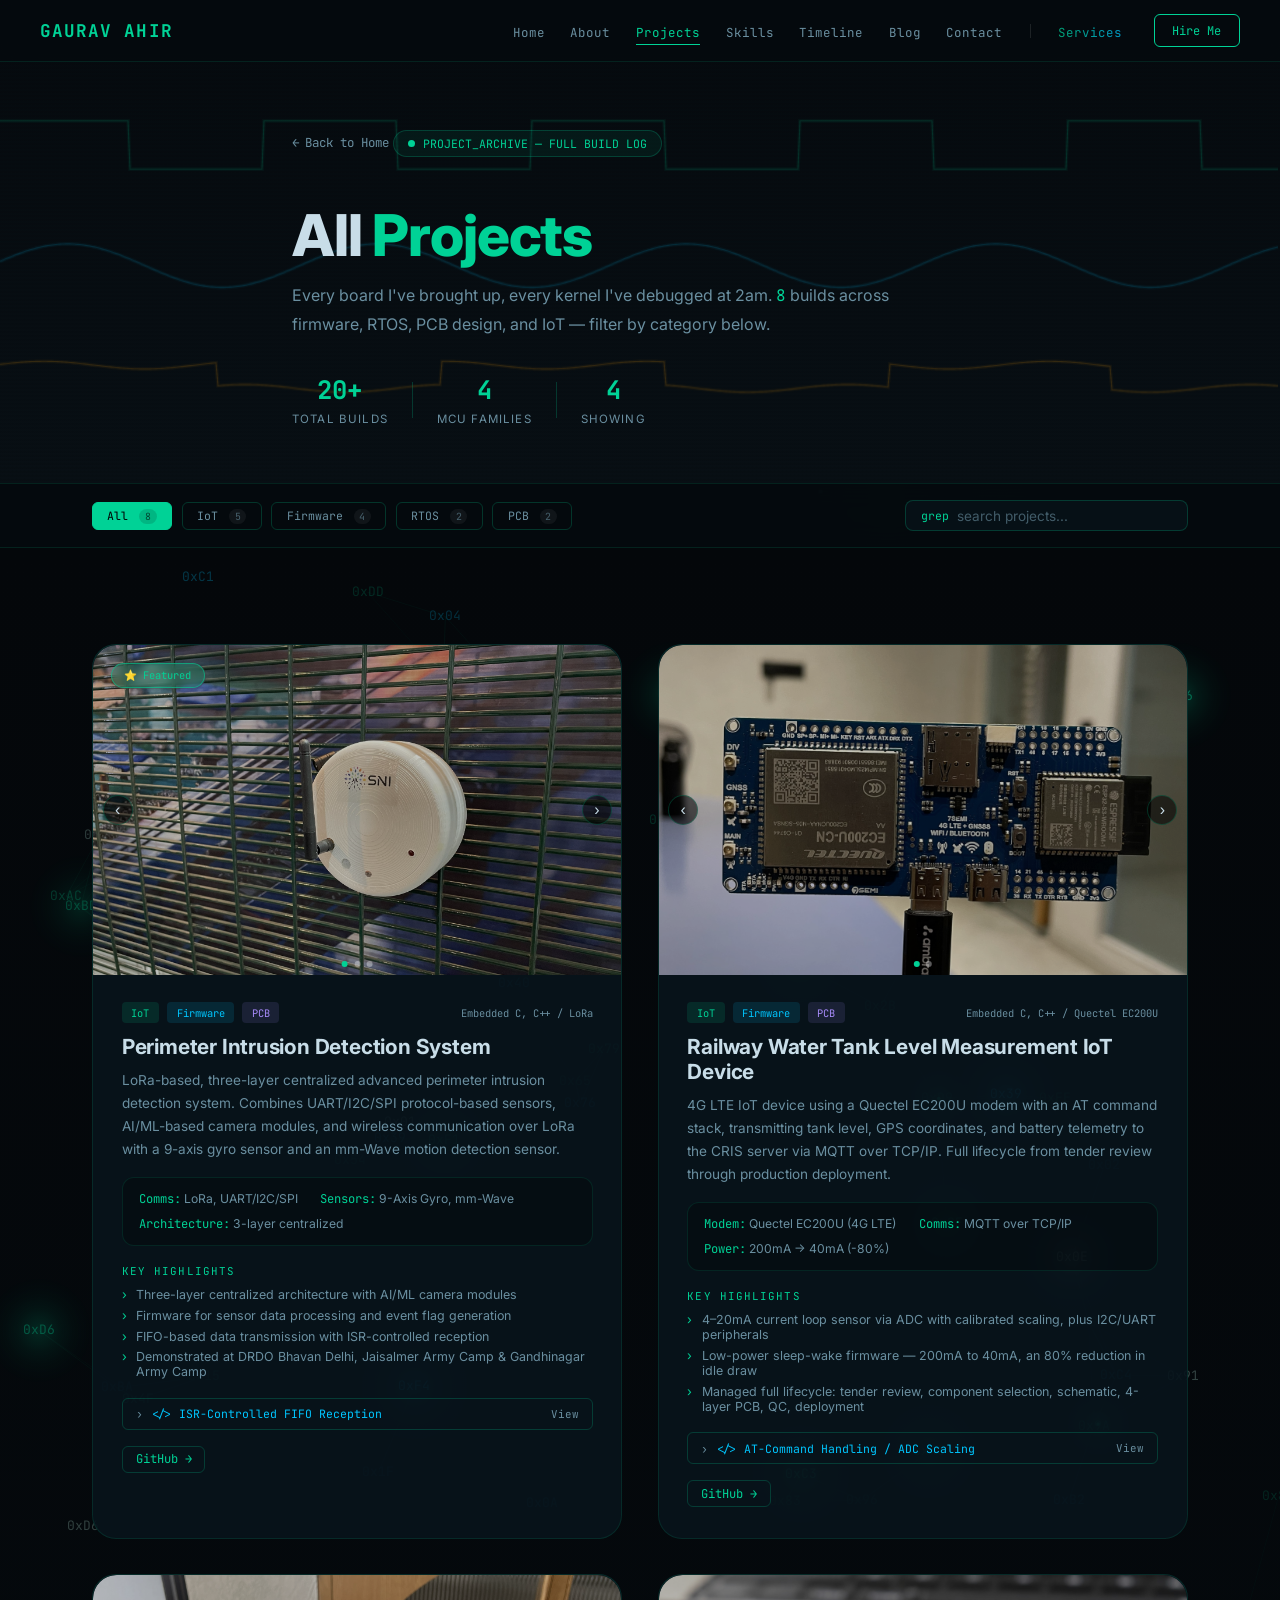
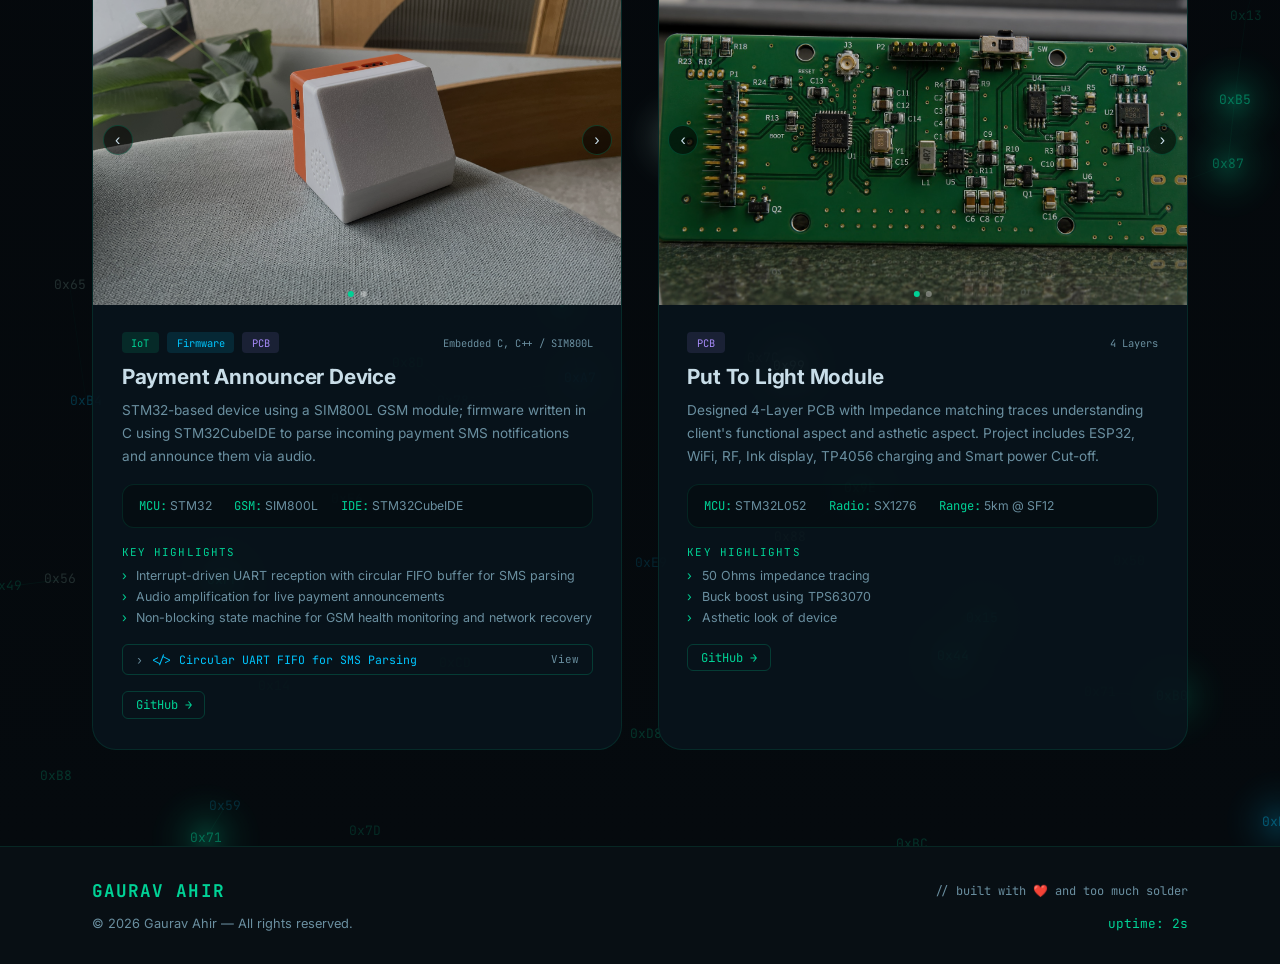
==== commit 9fc7ff78: "Add files via upload" ====
--- a/projects.html
+++ b/projects.html
@@ -55,17 +55,17 @@
 
     <div class="pp-stats">
       <div class="stat">
-        <span class="stat-num" id="pp-stat-total">8</span>
+        <span class="stat-num" id="pp-stat-total">20+</span>
         <span class="stat-label">Total Builds</span>
       </div>
       <div class="stat-divider"></div>
       <div class="stat">
-        <span class="stat-num">4+</span>
+        <span class="stat-num">4</span>
         <span class="stat-label">MCU Families</span>
       </div>
       <div class="stat-divider"></div>
       <div class="stat">
-        <span class="stat-num" id="pp-stat-shown">8</span>
+        <span class="stat-num" id="pp-stat-shown">4</span>
         <span class="stat-label">Showing</span>
       </div>
     </div>
@@ -290,10 +290,10 @@
         <div class="pp-info">
           <div class="proj-meta">
             <span class="proj-tag pcb">PCB</span>
-            <span class="proj-lang">C++ / LoRaWAN</span>
-          </div>
-          <h3 class="pp-card-title">LoRa Mesh Sensor Network</h3>
-          <p class="proj-desc">Long-range sensor mesh using SX1276 LoRa modules across STM32L0 nodes. Custom MAC layer with TDMA scheduling for synchronized multi-node transmission without collisions.</p>
+            <span class="proj-lang">4 Layers</span>
+          </div>
+          <h3 class="pp-card-title">Put To Light Module</h3>
+          <p class="proj-desc">Designed 4-Layer PCB with Impedance matching traces understanding client's functional aspect and asthetic aspect. Project includes ESP32, WiFi, RF, Ink display, TP4056 charging and Smart power Cut-off.</p>
           <div class="pp-specs">
             <span class="spec"><span class="mono accent">MCU:</span> STM32L052</span>
             <span class="spec"><span class="mono accent">Radio:</span> SX1276</span>
@@ -302,9 +302,9 @@
           <div class="proj-keypoints">
             <div class="kp-title">Key Highlights</div>
             <ul class="kp-list">
-              <li>Custom TDMA MAC — no LoRaWAN stack dependency</li>
-              <li>Achieved 5km range with SF12/125kHz</li>
-              <li>Node power: 2.1μA sleep, 12mA active</li>
+              <li>50 Ohms impedance tracing</li>
+              <li>Buck boost using TPS63070</li>
+              <li>Asthetic look of device</li>
             </ul>
           </div>
           <div class="proj-links">
@@ -313,167 +313,7 @@
         </div>
       </article>
 
-      <!-- PROJECT 5 -->
-      <article class="pp-card" data-category="firmware" data-search="audio fft analyzer cmsis-dsp arm cortex-m4 spectrum">
-        <div class="pp-slider" id="pp-slider-5">
-          <div class="pp-slider-track" id="pp-track-5">
-            <div class="pp-slide"><img src="https://images.unsplash.com/photo-1517245386807-bb43f82c33c4?w=900&q=80" alt="Audio FFT Analyzer LED matrix" loading="lazy" /></div>
-            <div class="pp-slide"><img src="https://images.unsplash.com/photo-1598550476439-6847785fcea6?w=900&q=80" alt="Audio FFT Analyzer board" loading="lazy" /></div>
-          </div>
-          <button class="slide-btn prev" onclick="ppSlide('pp-track-5','pp-dots-5',-1)">&#8249;</button>
-          <button class="slide-btn next" onclick="ppSlide('pp-track-5','pp-dots-5',1)">&#8250;</button>
-          <div class="slide-dots" id="pp-dots-5">
-            <span class="dot active"></span><span class="dot"></span>
-          </div>
-        </div>
-        <div class="pp-info">
-          <div class="proj-meta">
-            <span class="proj-tag firmware">Firmware</span>
-            <span class="proj-lang">C / CMSIS-DSP</span>
-          </div>
-          <h3 class="pp-card-title">Audio FFT Spectrum Analyzer</h3>
-          <p class="proj-desc">Real-time audio spectrum analyzer using ARM CMSIS-DSP on a Cortex-M4F. 128-point FFT running at 44.1 kHz sample rate, output driven to a WS2812 LED matrix for a live visualizer.</p>
-          <div class="pp-specs">
-            <span class="spec"><span class="mono accent">MCU:</span> STM32F446RE</span>
-            <span class="spec"><span class="mono accent">DSP:</span> CMSIS-DSP FFT</span>
-            <span class="spec"><span class="mono accent">Audio I/O:</span> I2S / SAI</span>
-          </div>
-          <div class="proj-keypoints">
-            <div class="kp-title">Key Highlights</div>
-            <ul class="kp-list">
-              <li>128-point real-time FFT at 44.1kHz sample rate</li>
-              <li>DMA-driven I2S capture — zero CPU-blocking audio reads</li>
-              <li>WS2812 matrix driven via SPI bit-banging at 800kHz</li>
-            </ul>
-          </div>
-          <div class="proj-links">
-            <a href="#" class="proj-link">GitHub →</a>
-            <a href="#" class="proj-link ghost">Demo Video →</a>
-          </div>
-        </div>
-      </article>
-
-      <!-- PROJECT 6 -->
-      <article class="pp-card" data-category="iot rtos" data-search="can bus data logger automotive obd-ii stm32g4 sd card">
-        <div class="pp-slider" id="pp-slider-6">
-          <div class="pp-slider-track" id="pp-track-6">
-            <div class="pp-slide"><img src="https://images.unsplash.com/photo-1503376780353-7e6692767b70?w=900&q=80" alt="CAN Bus Data Logger in car" loading="lazy" /></div>
-            <div class="pp-slide"><img src="https://images.unsplash.com/photo-1486684228390-9c4d3fb74e4c?w=900&q=80" alt="CAN Bus Data Logger circuit" loading="lazy" /></div>
-          </div>
-          <button class="slide-btn prev" onclick="ppSlide('pp-track-6','pp-dots-6',-1)">&#8249;</button>
-          <button class="slide-btn next" onclick="ppSlide('pp-track-6','pp-dots-6',1)">&#8250;</button>
-          <div class="slide-dots" id="pp-dots-6">
-            <span class="dot active"></span><span class="dot"></span>
-          </div>
-        </div>
-        <div class="pp-info">
-          <div class="proj-meta">
-            <span class="proj-tag rtos">RTOS</span>
-            <span class="proj-tag iot">IoT</span>
-            <span class="proj-lang">C / STM32G4</span>
-          </div>
-          <h3 class="pp-card-title">CAN Bus Data Logger</h3>
-          <p class="proj-desc">Automotive CAN bus data logger with SD card logging, GPS timestamping, and real-time decoding of OBD-II PIDs. PCB designed in KiCad with isolated CAN transceiver stage.</p>
-          <div class="pp-specs">
-            <span class="spec"><span class="mono accent">MCU:</span> STM32G474</span>
-            <span class="spec"><span class="mono accent">Bus:</span> CAN FD</span>
-            <span class="spec"><span class="mono accent">Storage:</span> SD / FAT32</span>
-          </div>
-          <div class="proj-keypoints">
-            <div class="kp-title">Key Highlights</div>
-            <ul class="kp-list">
-              <li>Real-time OBD-II PID decoding at 500kbps</li>
-              <li>FatFS logging to SD with timestamp-indexed CSV files</li>
-              <li>GPS-synced logging for route + telemetry correlation</li>
-            </ul>
-          </div>
-          <div class="proj-links">
-            <a href="#" class="proj-link">GitHub →</a>
-            <a href="#" class="proj-link ghost">KiCad Files →</a>
-          </div>
-        </div>
-      </article>
-
-      <!-- PROJECT 7 -->
-      <article class="pp-card" data-category="rtos firmware" data-search="industrial temperature controller modbus rtu rs-485 pic32">
-        <div class="pp-slider" id="pp-slider-7">
-          <div class="pp-slider-track" id="pp-track-7">
-            <div class="pp-slide"><img src="https://images.unsplash.com/photo-1581092160562-40aa08e78837?w=900&q=80" alt="Industrial Temperature Controller panel" loading="lazy" /></div>
-            <div class="pp-slide"><img src="https://images.unsplash.com/photo-1581092918056-0c4c3acd3789?w=900&q=80" alt="Industrial Temperature Controller wiring" loading="lazy" /></div>
-          </div>
-          <button class="slide-btn prev" onclick="ppSlide('pp-track-7','pp-dots-7',-1)">&#8249;</button>
-          <button class="slide-btn next" onclick="ppSlide('pp-track-7','pp-dots-7',1)">&#8250;</button>
-          <div class="slide-dots" id="pp-dots-7">
-            <span class="dot active"></span><span class="dot"></span>
-          </div>
-        </div>
-        <div class="pp-info">
-          <div class="proj-meta">
-            <span class="proj-tag rtos">RTOS</span>
-            <span class="proj-tag firmware">Firmware</span>
-            <span class="proj-lang">C / PIC32MX</span>
-          </div>
-          <h3 class="pp-card-title">Industrial Temp Controller</h3>
-          <p class="proj-desc">Multi-zone temperature controller with a Modbus RTU slave interface, PWM heater control, safety watchdog, and EEPROM-backed config persistence for industrial panel mounting.</p>
-          <div class="pp-specs">
-            <span class="spec"><span class="mono accent">MCU:</span> PIC32MX270</span>
-            <span class="spec"><span class="mono accent">Protocol:</span> Modbus RTU</span>
-            <span class="spec"><span class="mono accent">I/O:</span> RS-485, 4 zones</span>
-          </div>
-          <div class="proj-keypoints">
-            <div class="kp-title">Key Highlights</div>
-            <ul class="kp-list">
-              <li>4-zone independent PID heater control loops</li>
-              <li>Modbus RTU slave with custom register map</li>
-              <li>Hardware watchdog + EEPROM config persistence</li>
-            </ul>
-          </div>
-          <div class="proj-links">
-            <a href="#" class="proj-link">GitHub →</a>
-          </div>
-        </div>
-      </article>
-
-      <!-- PROJECT 8 -->
-      <article class="pp-card" data-category="iot pcb" data-search="ble fitness tracker nrf52840 pcb wearable battery">
-        <div class="pp-slider" id="pp-slider-8">
-          <div class="pp-slider-track" id="pp-track-8">
-            <div class="pp-slide"><img src="https://images.unsplash.com/photo-1557438159-51eec7a6c9e8?w=900&q=80" alt="BLE Wearable Tracker board" loading="lazy" /></div>
-            <div class="pp-slide"><img src="https://images.unsplash.com/photo-1576243345690-4e4b79b63288?w=900&q=80" alt="BLE Wearable Tracker assembled" loading="lazy" /></div>
-          </div>
-          <button class="slide-btn prev" onclick="ppSlide('pp-track-8','pp-dots-8',-1)">&#8249;</button>
-          <button class="slide-btn next" onclick="ppSlide('pp-track-8','pp-dots-8',1)">&#8250;</button>
-          <div class="slide-dots" id="pp-dots-8">
-            <span class="dot active"></span><span class="dot"></span>
-          </div>
-        </div>
-        <div class="pp-info">
-          <div class="proj-meta">
-            <span class="proj-tag iot">IoT</span>
-            <span class="proj-tag pcb">PCB</span>
-            <span class="proj-lang">C / nRF52</span>
-          </div>
-          <h3 class="pp-card-title">BLE Wearable Activity Tracker</h3>
-          <p class="proj-desc">Coin-cell-powered wearable built around the nRF52840, with a custom 2-layer flex-friendly PCB, accelerometer-based step counting, and a companion BLE app for sync and charting.</p>
-          <div class="pp-specs">
-            <span class="spec"><span class="mono accent">MCU:</span> nRF52840</span>
-            <span class="spec"><span class="mono accent">Radio:</span> BLE 5.0</span>
-            <span class="spec"><span class="mono accent">Battery:</span> 45mAh, ~6 days</span>
-          </div>
-          <div class="proj-keypoints">
-            <div class="kp-title">Key Highlights</div>
-            <ul class="kp-list">
-              <li>Custom 2-layer PCB sized to fit a 20mm wearable enclosure</li>
-              <li>LIS2DH accelerometer step-detection algorithm tuned in firmware</li>
-              <li>BLE GATT service for live sync, ~6 day battery life</li>
-            </ul>
-          </div>
-          <div class="proj-links">
-            <a href="#" class="proj-link">GitHub →</a>
-            <a href="#" class="proj-link ghost">Gerbers →</a>
-          </div>
-        </div>
-      </article>
+
 
     </div><!-- end pp-grid -->
 
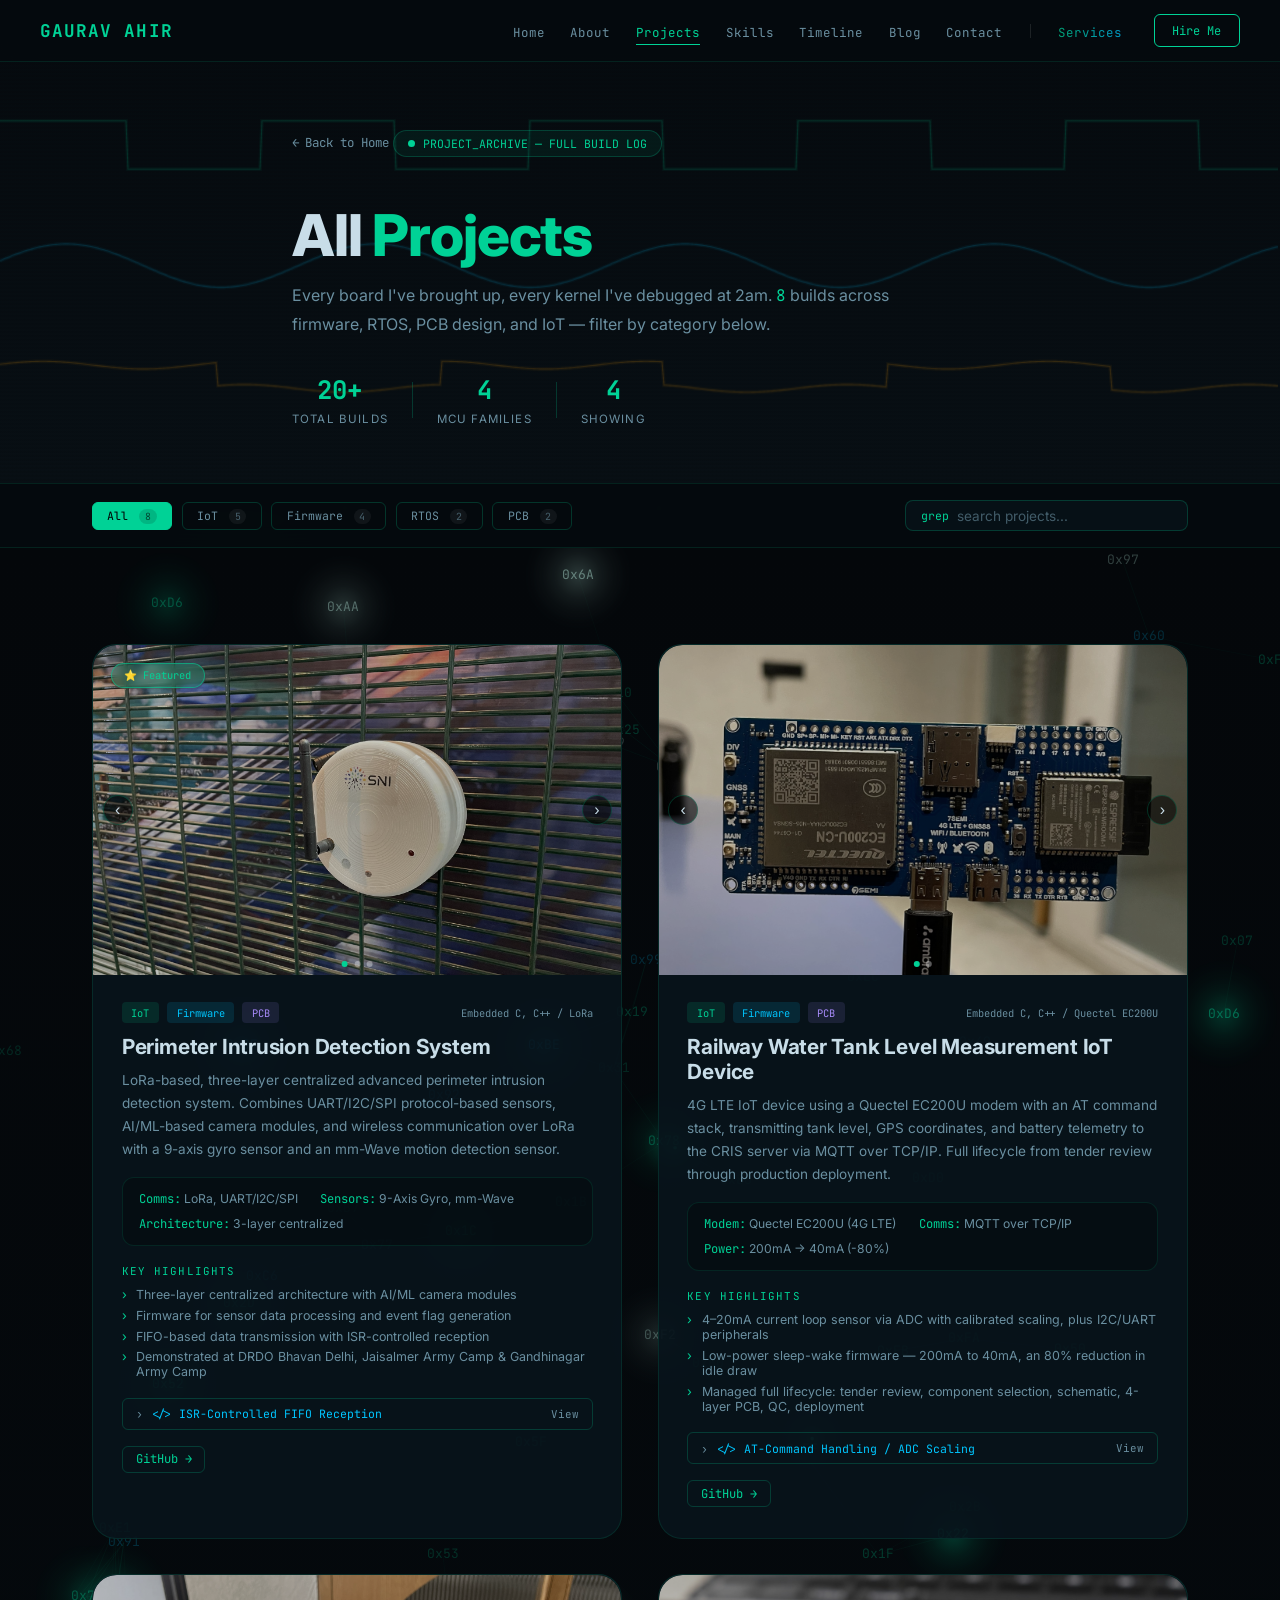
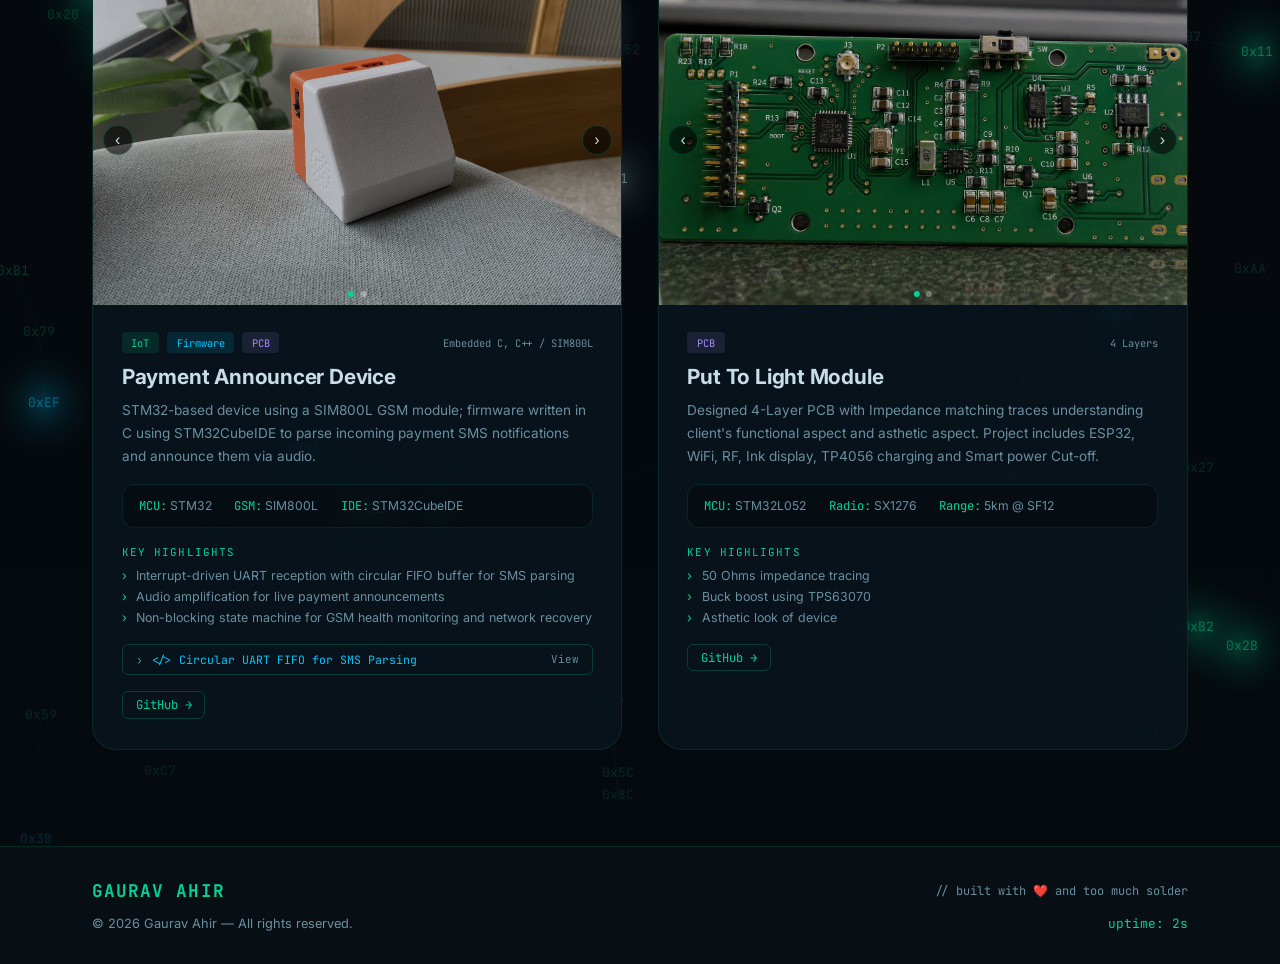
==== commit b6611b4d: "Update projects.html" ====
--- a/projects.html
+++ b/projects.html
@@ -161,7 +161,7 @@
         <div class="pp-slider" id="pp-slider-2">
           <div class="pp-slider-track" id="pp-track-2">
             <div class="pp-slide"><img src="projectimage/Railway_Water_Tank_Level_Measurement/railway1.jpg" loading="lazy" /></div>
-            <div class="pp-slide"><img src="projectimage/Railway_Water_Tank_Level_Measurement/railway1.jpg" alt="Railway Water Tank IoT Device - PCB" loading="lazy" /></div>
+            <div class="pp-slide"><img src="projectimage/Railway_Water_Tank_Level_Measurement/railway2.jpg" alt="Railway Water Tank IoT Device - PCB" loading="lazy" /></div>
           </div>
           <button class="slide-btn prev" onclick="ppSlide('pp-track-2','pp-dots-2',-1)">&#8249;</button>
           <button class="slide-btn next" onclick="ppSlide('pp-track-2','pp-dots-2',1)">&#8250;</button>
